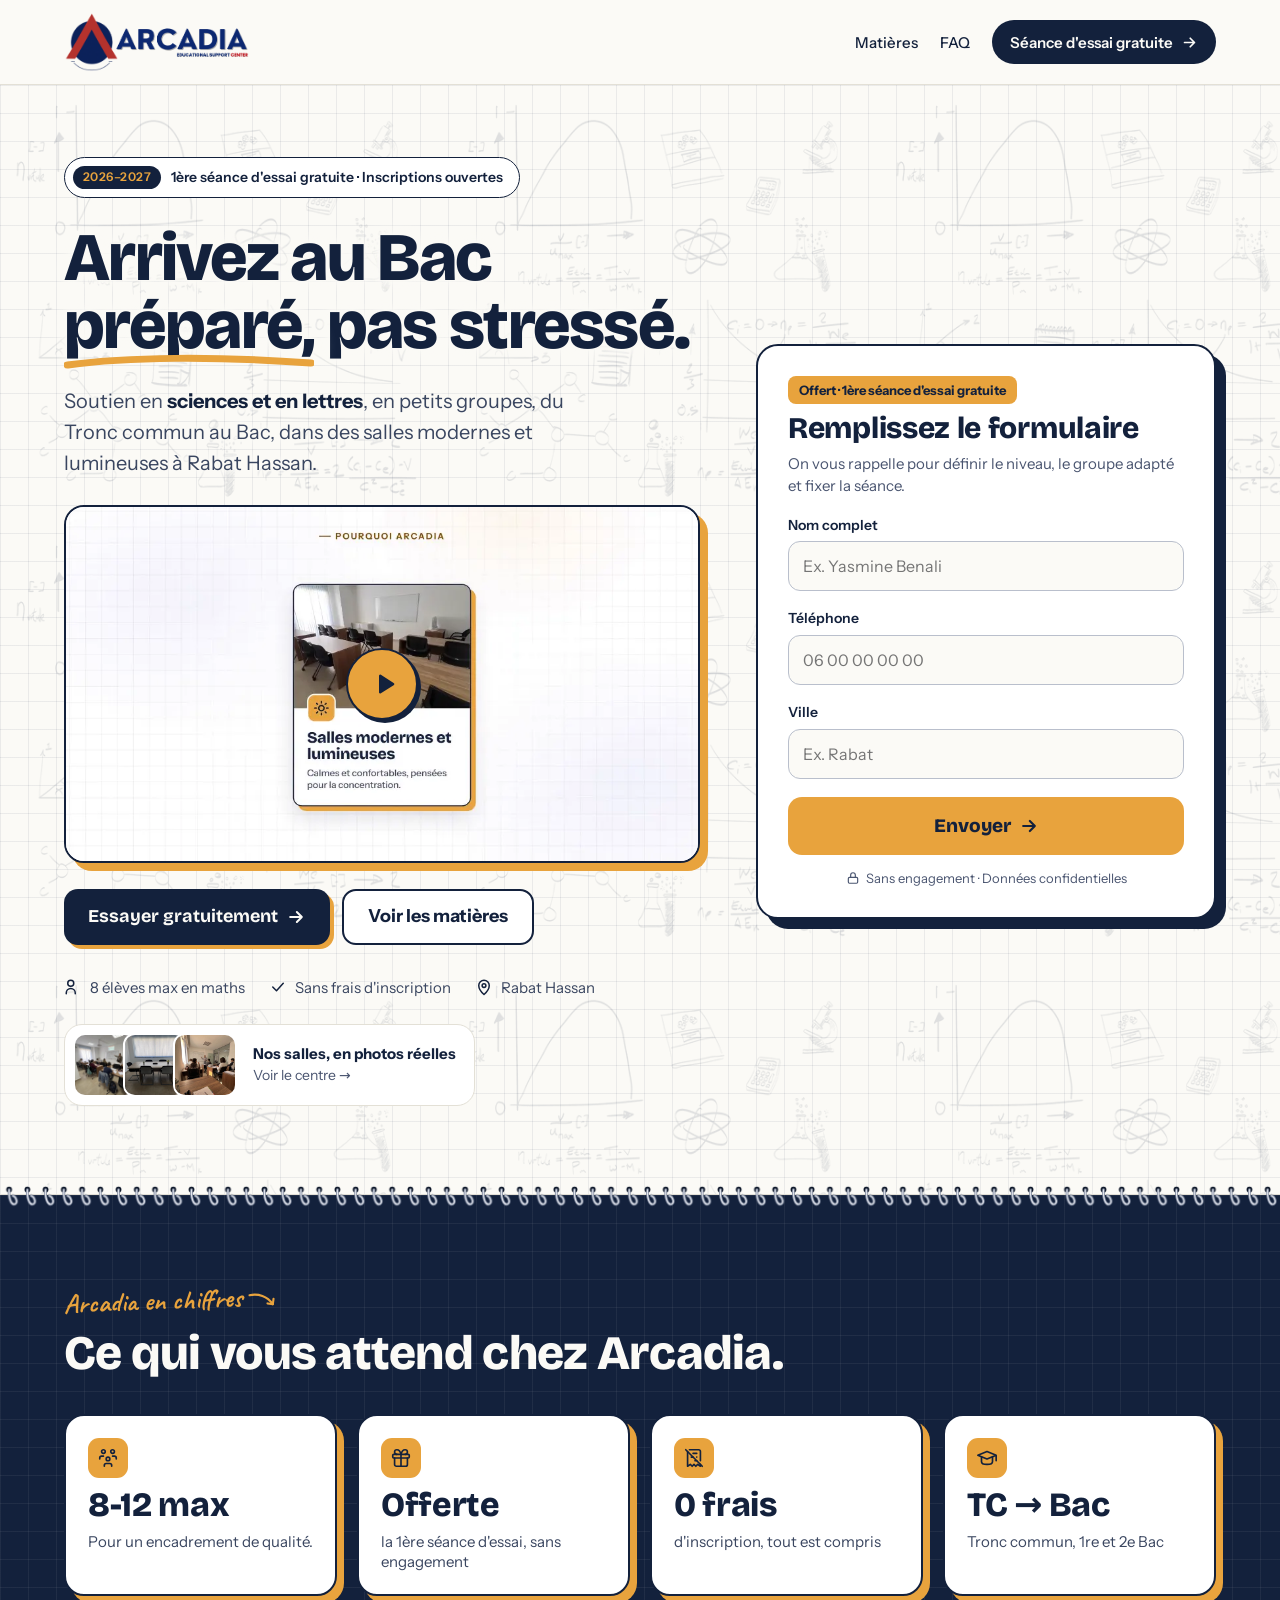
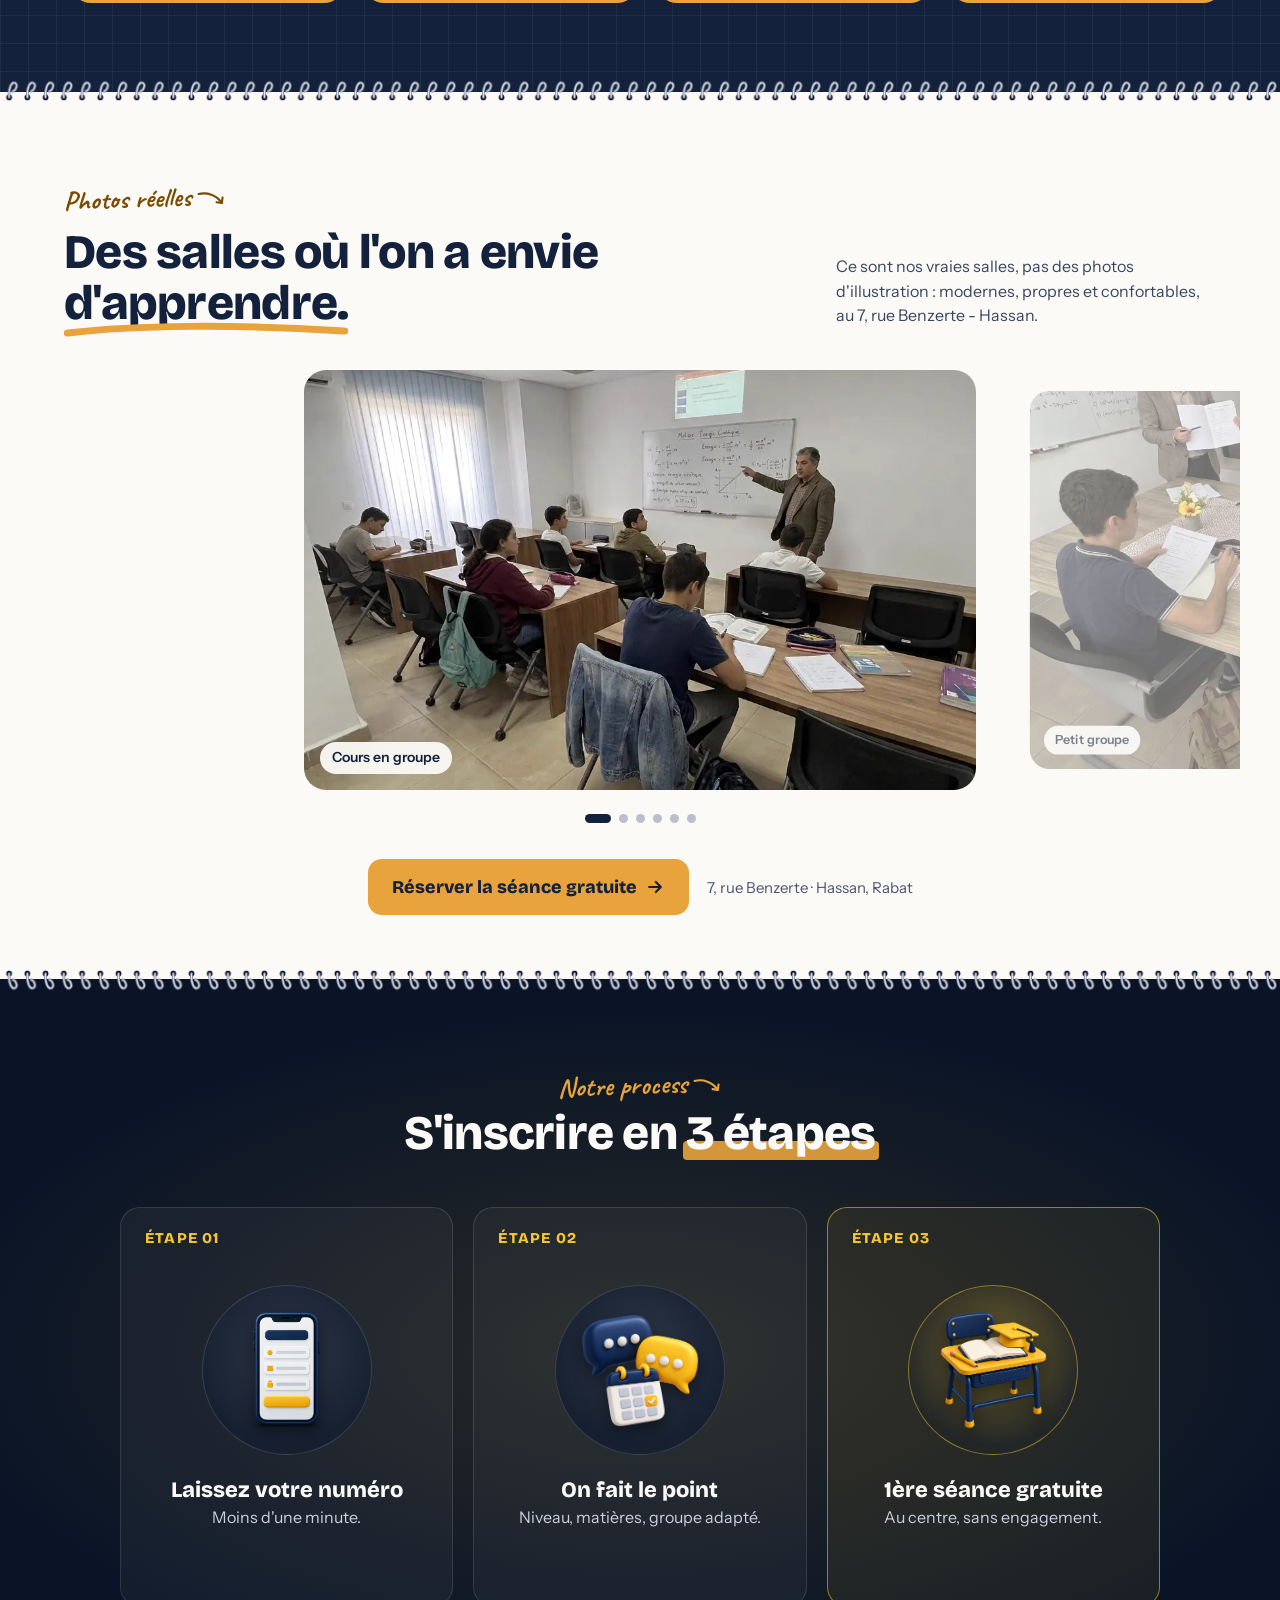
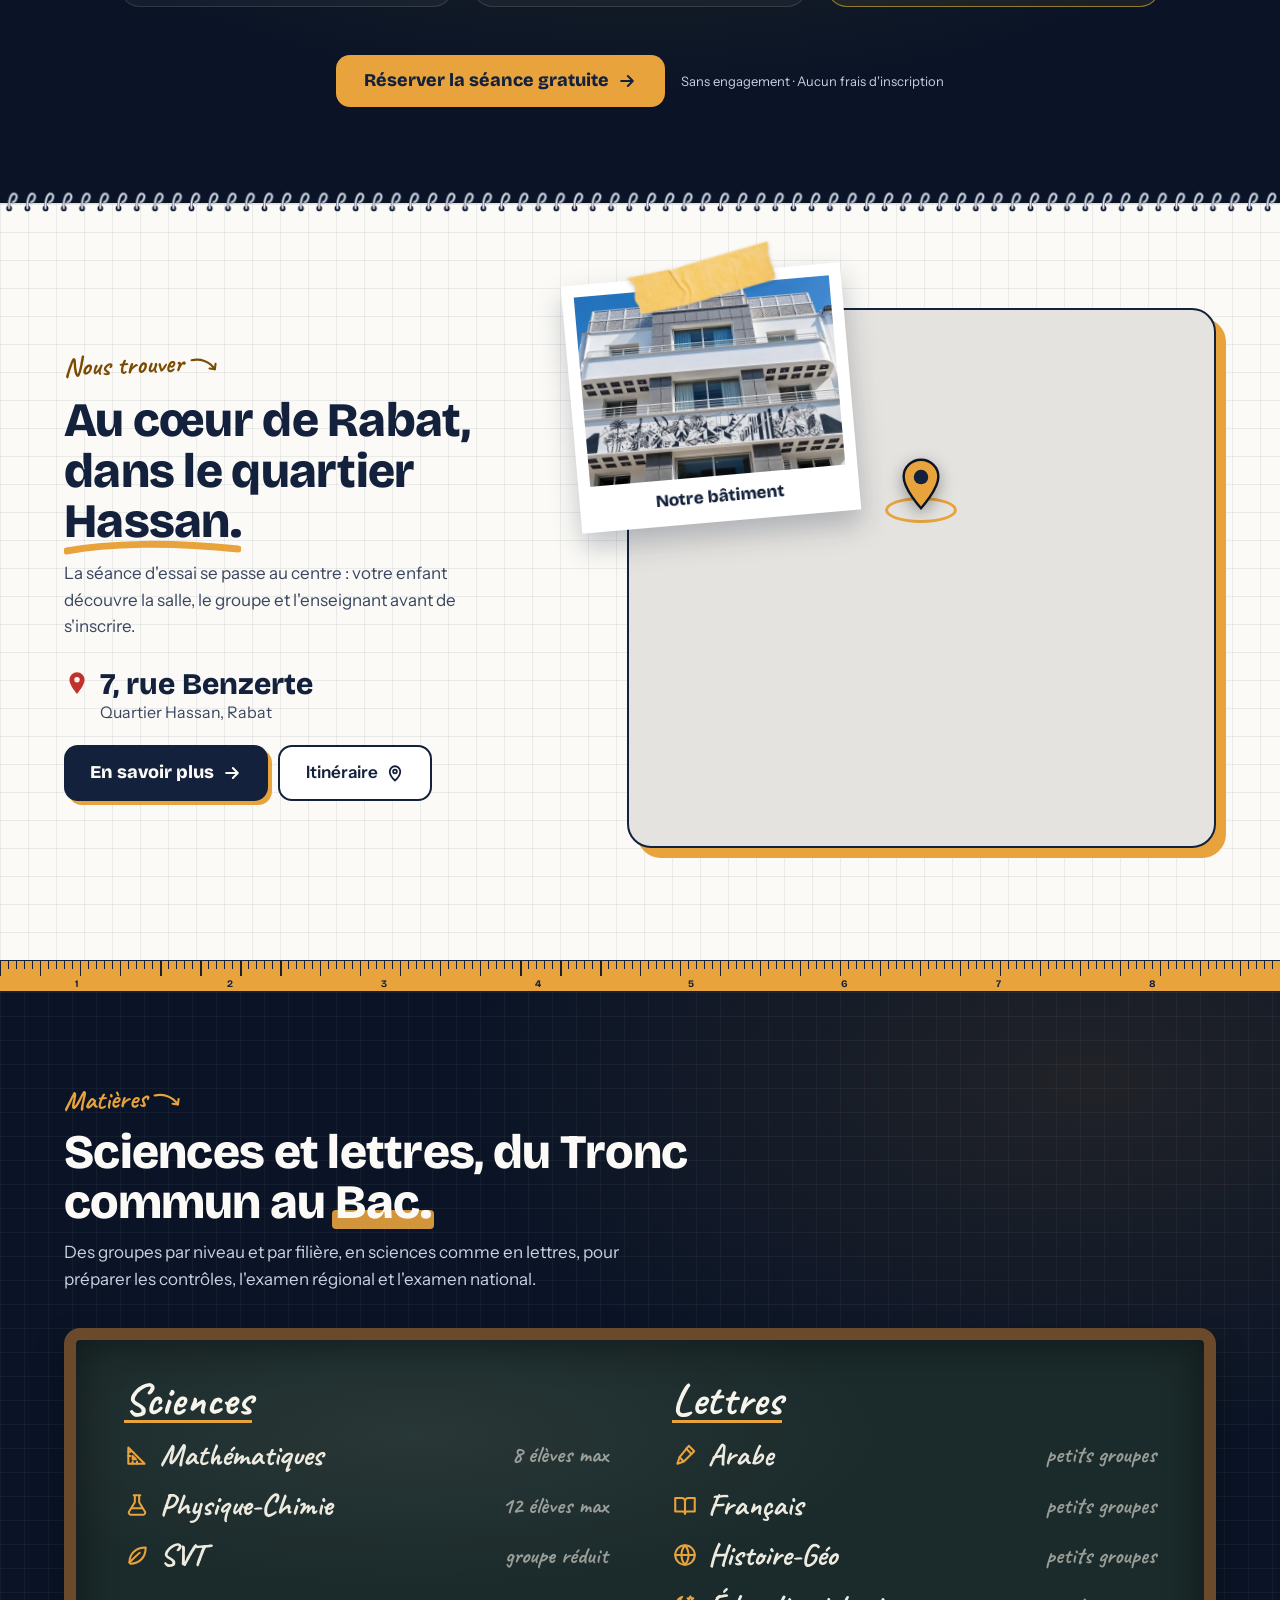
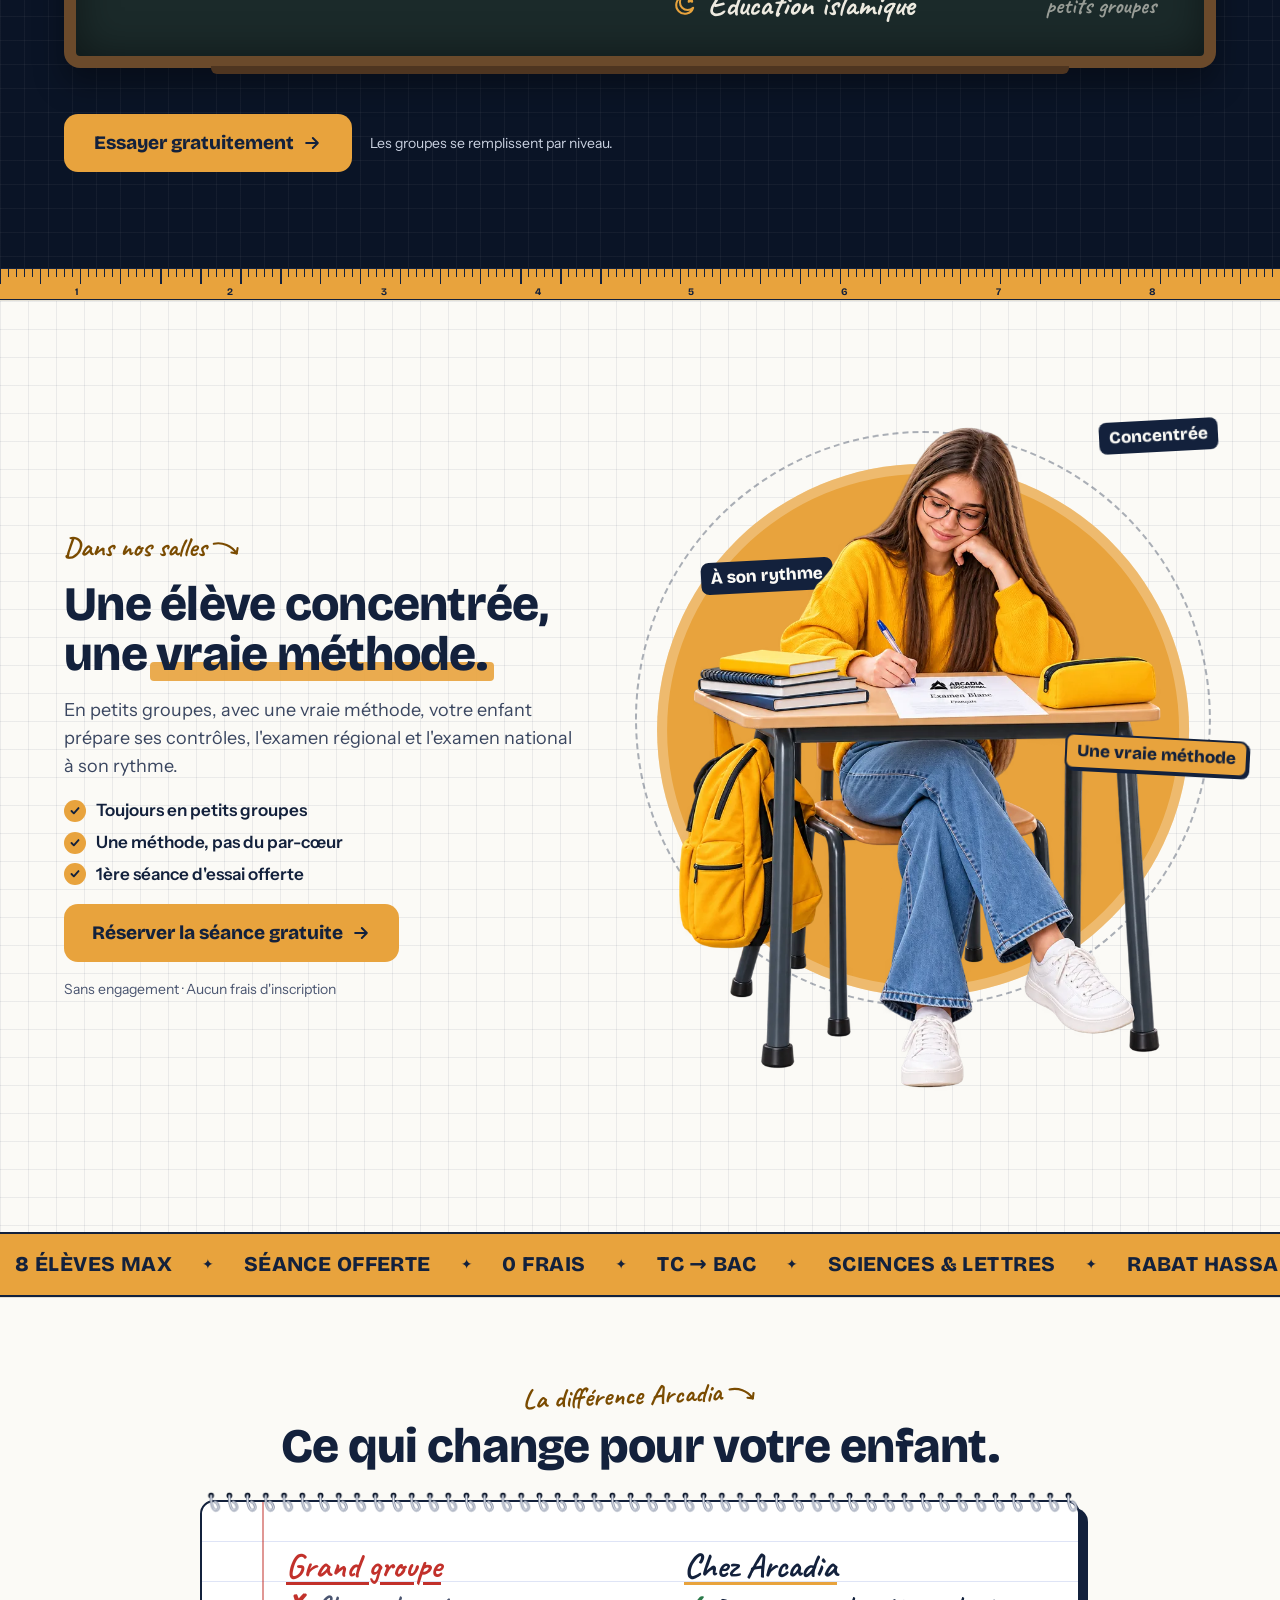
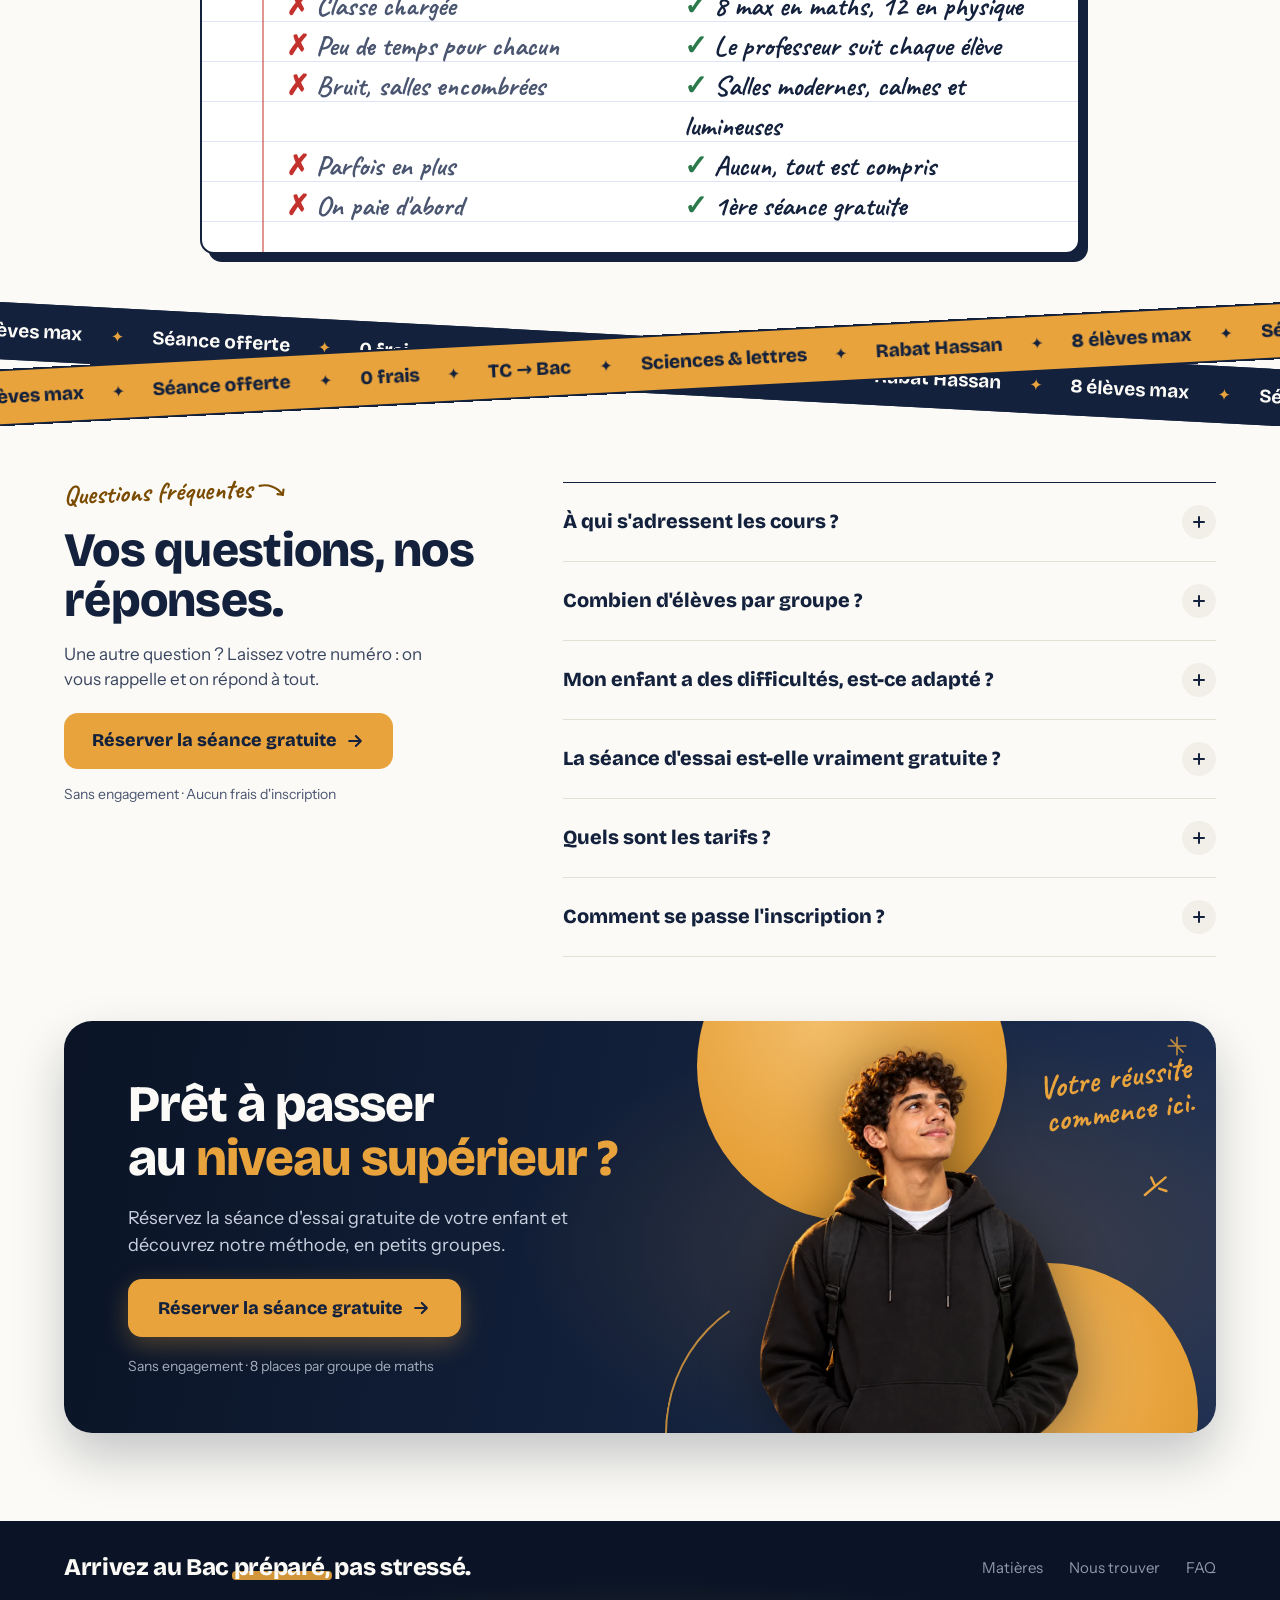
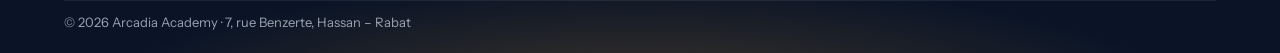
==== index.html @ af4599b1 "Arcadia Academy landing pages (V1–V4 + merci), Coolify-ready - Static pages served by nginx (Dockerf" ====
<!DOCTYPE html>
<html lang="fr" data-version="v1">
<head>
<meta charset="utf-8">
<meta name="viewport" content="width=device-width, initial-scale=1, viewport-fit=cover">
<title>1ère séance d'essai gratuite – Arcadia Academy, soutien scolaire à Rabat Hassan</title>
<meta name="description" content="Maths, Physique-Chimie et SVT en petits groupes (8 élèves max en maths) dans des salles modernes à Rabat Hassan. Tronc commun, 1ère et 2ème Bac, sciences et lettres. Sans frais d'inscription. 1ère séance d'essai gratuite.">
<meta name="theme-color" content="#13213C">
<meta property="og:type" content="website">
<meta property="og:locale" content="fr_MA">
<meta property="og:site_name" content="Arcadia Academy">
<meta property="og:title" content="Arrivez au Bac préparé, pas stressé – Arcadia Academy Rabat">
<meta property="og:description" content="Petits groupes (8 élèves max en maths, 12 en physique), salles modernes et lumineuses, sans frais d'inscription. 1ère séance d'essai gratuite.">
<link rel="icon" type="image/png" sizes="32x32" href="assets/img/favicon-32.png">
<link rel="icon" type="image/png" sizes="64x64" href="assets/img/favicon.png">
<link rel="apple-touch-icon" href="assets/img/apple-touch-icon.png">
<!-- Polices auto-hébergées (assets/fonts) : préchargées pour éviter le changement de police au premier affichage. -->
<link rel="preload" href="assets/fonts/bricolage-grotesque.woff2" as="font" type="font/woff2" crossorigin>
<link rel="preload" href="assets/fonts/instrument-sans.woff2" as="font" type="font/woff2" crossorigin>
<link rel="preconnect" href="https://connect.facebook.net">
<link rel="stylesheet" href="assets/styles.css?v=0d6e765c">
<script src="assets/config.js"></script>
<script src="assets/tracking.js?v=a8ee02d3"></script>
</head>
<body class="has-sticky">
<!-- Meta Pixel (sans JavaScript) — le pixel JS est chargé par assets/tracking.js -->
<noscript><img height="1" width="1" style="display:none" alt="" src="https://www.facebook.com/tr?id=1120152330417815&amp;ev=PageView&amp;noscript=1"></noscript>

<!-- TOP BAR -->
<header class="site-header">
  <div class="container">
    <a class="brand" href="#top" aria-label="Arcadia Academy – haut de page">
      <img class="brand-lockup" src="assets/img/logo-arcadia-esc.webp" alt="Arcadia – Educational Support Center" width="437" height="142" fetchpriority="high">
    </a>
    <nav class="site-nav" aria-label="Sections">
      <a class="nav-link" href="#matieres">Matières</a>
      <a class="nav-link" href="#faq">FAQ</a>
      <a class="nav-cta" href="#inscription">
        <span class="d-only">Séance d'essai gratuite</span><span class="m-only">Essai gratuit</span>
        <svg class="d-only" aria-hidden="true" width="17" height="17" viewBox="0 0 24 24" fill="none" stroke="currentColor" stroke-width="2.4" stroke-linecap="round" stroke-linejoin="round"><path d="M5 12h14M13 6l6 6-6 6"/></svg>
      </a>
    </nav>
  </div>
</header>

<main id="top">

<!-- HERO -->
<section class="hero grid-paper">

  <div class="container hero-inner">
    <div class="hero-copy">
      <span class="pill">
        <span class="pill-tag"><span class="d-only">2026–2027</span><span class="m-only">2026–27</span></span>
        <span>1ère séance d'essai gratuite<span class="d-only"> · Inscriptions ouvertes</span></span>
      </span>
      <h1>Arrivez au Bac <span class="underline">préparé,<svg aria-hidden="true" viewBox="0 0 200 16" preserveAspectRatio="none"><path d="M3 11 C 50 3, 120 2, 197 9" fill="none" stroke="#E8A33D" stroke-width="7" stroke-linecap="round"/></svg></span> <span class="nowrap">pas stressé.</span></h1>
      <p class="hero-lead"><span class="d-only">Soutien en <strong>sciences et en lettres</strong>, en petits groupes, du Tronc commun au Bac, dans des salles modernes et lumineuses à Rabat Hassan.</span><span class="m-only"><strong>Sciences et lettres</strong> en petits groupes, du Tronc commun au Bac, dans des salles modernes à Rabat Hassan.</span></p>

      <!-- VIDÉO DE PRÉSENTATION (VSL) — hébergée sur Wistia (média 93szc98pp0), suivi dans assets/video.js -->
      <!-- Aperçu léger : le lecteur Wistia ne se charge qu'après le chargement de la page ou au clic (assets/video.js). -->
      <div id="video" class="vsl-frame" data-wistia="93szc98pp0">
        <button type="button" class="vsl-facade" aria-label="Lire la vidéo de présentation">
          <img src="assets/img/video-poster.webp" alt="" width="960" height="540" fetchpriority="high" decoding="async">
          <span class="vsl-play" aria-hidden="true"><svg width="30" height="30" viewBox="0 0 24 24" fill="currentColor"><path d="M8 5.5v13a1 1 0 0 0 1.5.9l10.2-6.5a1 1 0 0 0 0-1.8L9.5 4.6A1 1 0 0 0 8 5.5z"/></svg></span>
        </button>
      </div>

      <div class="hero-ctas">
        <a class="btn btn-navy" href="#inscription">Essayer gratuitement
          <svg aria-hidden="true" width="20" height="20" viewBox="0 0 24 24" fill="none" stroke="currentColor" stroke-width="2.4" stroke-linecap="round" stroke-linejoin="round"><path d="M5 12h14M13 6l6 6-6 6"/></svg>
        </a>
        <a class="btn btn-outline" href="#matieres">Voir les matières</a>
      </div>

      <div class="hero-meta d-only">
        <span><svg aria-hidden="true" width="18" height="18" viewBox="0 0 24 24" fill="none" stroke="#13213C" stroke-width="2" stroke-linecap="round" stroke-linejoin="round"><circle cx="9" cy="7" r="4"/><path d="M3 21v-1a6 6 0 0 1 12 0v1"/></svg><span>8 élèves max en maths</span></span>
        <span><svg aria-hidden="true" width="18" height="18" viewBox="0 0 24 24" fill="none" stroke="#13213C" stroke-width="2" stroke-linecap="round" stroke-linejoin="round"><path d="m5 12 5 5 9-10"/></svg>Sans frais d'inscription</span>
        <span><svg aria-hidden="true" width="18" height="18" viewBox="0 0 24 24" fill="none" stroke="#13213C" stroke-width="2" stroke-linecap="round" stroke-linejoin="round"><path d="M12 22s-7-6.2-7-12a7 7 0 0 1 14 0c0 5.8-7 12-7 12z"/><circle cx="12" cy="10" r="2.5"/></svg>Rabat Hassan</span>
      </div>

      <a class="hero-photos d-only" href="#centre-title">
        <span class="hero-photos-row" aria-hidden="true">
          <img src="assets/img/cours-tableau.webp" alt="" width="1024" height="1024" loading="lazy" decoding="async">
          <img src="assets/img/salle-petit-groupe.webp" alt="" width="800" height="800" loading="lazy" decoding="async">
          <img src="assets/img/cours-classe.webp" alt="" width="800" height="800" loading="lazy" decoding="async">
        </span>
        <span class="hero-photos-copy"><strong>Nos salles, en photos réelles</strong><span>Voir le centre →</span></span>
      </a>
    </div>

    <!-- FORM CARD -->
    <div id="inscription" class="form-card">
      <form class="lead-form" data-lead-form="hero" novalidate>
        <!-- ÉTAPE 1 — envoi webhook statut "partiel" -->
        <div class="form-step" data-step="1">
          <div class="form-head">
            <span class="offer-tag">Offert · 1ère séance d'essai gratuite</span>
            <h2>Remplissez le formulaire</h2>
            <p class="d-only">On vous rappelle pour définir le niveau, le groupe adapté et fixer la séance.</p>
          </div>

          <div class="field">
            <label for="f-nom">Nom complet</label>
            <input id="f-nom" name="nom" type="text" autocomplete="name" placeholder="Ex. Yasmine Benali" required aria-describedby="f-nom-err">
            <span class="field-error" id="f-nom-err" role="alert"></span>
          </div>
          <div class="field">
            <label for="f-tel">Téléphone</label>
            <input id="f-tel" name="telephone" type="tel" inputmode="tel" autocomplete="tel" placeholder="06 00 00 00 00" required aria-describedby="f-tel-err">
            <span class="field-error" id="f-tel-err" role="alert"></span>
          </div>
          <div class="field">
            <label for="f-ville">Ville</label>
            <input id="f-ville" name="ville" type="text" autocomplete="address-level2" list="villes" placeholder="Ex. Rabat" required aria-describedby="f-ville-err">
            <datalist id="villes"><option value="Rabat"><option value="Salé"><option value="Témara"><option value="Skhirat"><option value="Kénitra"></datalist>
            <span class="field-error" id="f-ville-err" role="alert"></span>
          </div>

          <div class="hp" aria-hidden="true">
            <label for="f-website">Ne pas remplir</label>
            <input id="f-website" name="website" type="text" tabindex="-1" autocomplete="off">
          </div>
        </div>

        <!-- ÉTAPE 2 — envoi webhook statut "total" puis page merci.
             Niveau → Filière (liste dans assets/form.js, FILIERES) → Matières. -->
        <div class="form-step" data-step="2" hidden>
          <div class="form-head">
            <div class="form-progress" aria-hidden="true"><span></span></div>
            <span class="offer-tag">Dernière étape</span>
            <h2 class="step2-title" tabindex="-1">Presque fini, <span data-lead-prenom></span>&nbsp;!</h2>
            <p>Niveau, filière et matières : on vous propose le bon groupe.</p>
          </div>

          <fieldset class="field">
            <legend>Niveau</legend>
            <div class="options">
              <label><input type="radio" name="niveau" value="T.Commun"><span>T.Commun</span></label>
              <label><input type="radio" name="niveau" value="1 Bac"><span>1 Bac</span></label>
              <label><input type="radio" name="niveau" value="2 Bac"><span>2 Bac</span></label>
              <label><input type="radio" name="niveau" value="Autre"><span>Autre</span></label>
            </div>
            <span class="field-error" data-error-for="niveau" role="alert"></span>
          </fieldset>

          <fieldset class="field" data-filiere-field hidden>
            <legend>Filière</legend>
            <div class="options" data-filieres></div>
            <span class="field-error" data-error-for="filiere" role="alert"></span>
          </fieldset>

          <fieldset class="field" data-matieres-field hidden>
            <legend>Matières d'intérêt <span class="legend-hint">(plusieurs choix possibles)</span></legend>
            <div class="savings" aria-live="polite">
              <p class="savings-t">Réduction<b aria-hidden="true"></b><span data-savings-label>Choisissez :</span></p>
              <div class="savings-bar" aria-hidden="true"><i></i><i></i><i></i><i></i></div>
              <p class="savings-hint" data-savings-hint>Plus vous choisissez de matières, plus la réduction est grande.</p>
            </div>
            <span class="chips-group">Matières scientifiques</span>
            <div class="subject-list">
              <label class="subject-row"><input type="checkbox" name="matieres" value="Mathématiques" data-cat="sci"><span class="subject-ico" style="--c:#3557C9"><svg aria-hidden="true" focusable="false"xmlns="http://www.w3.org/2000/svg"width="20"height="20"viewBox="0 0 24 24"fill="none"stroke="currentColor"stroke-width="1.8"stroke-linecap="round"stroke-linejoin="round"><path stroke="none" d="M0 0h24v24H0z" fill="none"/><path d="M3 19a2 2 0 0 0 2 2c2 0 2 -4 3 -9s1 -9 3 -9a2 2 0 0 1 2 2" /><path d="M5 12h6" /><path d="M15 12l6 6" /><path d="M15 18l6 -6" /></svg></span><span class="subject-name">Mathématiques</span><span class="subject-box" aria-hidden="true"></span></label>
              <label class="subject-row"><input type="checkbox" name="matieres" value="Physique-chimie" data-cat="sci"><span class="subject-ico" style="--c:#C27612"><svg aria-hidden="true" focusable="false"xmlns="http://www.w3.org/2000/svg"width="20"height="20"viewBox="0 0 24 24"fill="none"stroke="currentColor"stroke-width="1.8"stroke-linecap="round"stroke-linejoin="round"><path stroke="none" d="M0 0h24v24H0z" fill="none"/><path d="M12 12v.01" /><path d="M19.071 4.929c-1.562 -1.562 -6 .337 -9.9 4.243c-3.905 3.905 -5.804 8.337 -4.242 9.9c1.562 1.561 6 -.338 9.9 -4.244c3.905 -3.905 5.804 -8.337 4.242 -9.9" /><path d="M4.929 4.929c-1.562 1.562 .337 6 4.243 9.9c3.905 3.905 8.337 5.804 9.9 4.242c1.561 -1.562 -.338 -6 -4.244 -9.9c-3.905 -3.905 -8.337 -5.804 -9.9 -4.242" /></svg></span><span class="subject-name">Physique-chimie</span><span class="subject-box" aria-hidden="true"></span></label>
              <label class="subject-row"><input type="checkbox" name="matieres" value="SVT" data-cat="sci"><span class="subject-ico" style="--c:#2C7A4B"><svg aria-hidden="true" focusable="false"xmlns="http://www.w3.org/2000/svg"width="20"height="20"viewBox="0 0 24 24"fill="none"stroke="currentColor"stroke-width="1.8"stroke-linecap="round"stroke-linejoin="round"><path stroke="none" d="M0 0h24v24H0z" fill="none"/><path d="M5 21h14" /><path d="M6 18h2" /><path d="M7 18v3" /><path d="M9 11l3 3l6 -6l-3 -3z" /><path d="M10.5 12.5l-1.5 1.5" /><path d="M17 3l3 3" /><path d="M12 21a6 6 0 0 0 3.715 -10.712" /></svg></span><span class="subject-name">SVT</span><span class="subject-box" aria-hidden="true"></span></label>
            </div>
            <span class="chips-group">Matières littéraires</span>
            <div class="subject-list">
              <label class="subject-row"><input type="checkbox" name="matieres" value="Arabe" data-cat="lit"><span class="subject-ico" style="--c:#8A4FB0"><svg aria-hidden="true" focusable="false"xmlns="http://www.w3.org/2000/svg"width="20"height="20"viewBox="0 0 24 24"fill="none"stroke="currentColor"stroke-width="1.8"stroke-linecap="round"stroke-linejoin="round"><path stroke="none" d="M0 0h24v24H0z" fill="none"/><path d="M3 19a9 9 0 0 1 9 0a9 9 0 0 1 9 0" /><path d="M3 6a9 9 0 0 1 9 0a9 9 0 0 1 9 0" /><path d="M3 6l0 13" /><path d="M12 6l0 13" /><path d="M21 6l0 13" /></svg></span><span class="subject-name">Arabe</span><span class="subject-box" aria-hidden="true"></span></label>
              <label class="subject-row"><input type="checkbox" name="matieres" value="Français" data-cat="lit"><span class="subject-ico" style="--c:#4E56C2"><svg aria-hidden="true" focusable="false"xmlns="http://www.w3.org/2000/svg"width="20"height="20"viewBox="0 0 24 24"fill="none"stroke="currentColor"stroke-width="1.8"stroke-linecap="round"stroke-linejoin="round"><path stroke="none" d="M0 0h24v24H0z" fill="none"/><path d="M6 10h2a2 2 0 0 1 2 2v5h-3a2 2 0 1 1 0 -4h3" /><path d="M14 7v10" /><path d="M14 10m0 2a2 2 0 0 1 2 -2h1a2 2 0 0 1 2 2v3a2 2 0 0 1 -2 2h-1a2 2 0 0 1 -2 -2z" /></svg></span><span class="subject-name">Français</span><span class="subject-box" aria-hidden="true"></span></label>
              <label class="subject-row"><input type="checkbox" name="matieres" value="Histoire-Géographie" data-cat="lit"><span class="subject-ico" style="--c:#B4532F"><svg aria-hidden="true" focusable="false"xmlns="http://www.w3.org/2000/svg"width="20"height="20"viewBox="0 0 24 24"fill="none"stroke="currentColor"stroke-width="1.8"stroke-linecap="round"stroke-linejoin="round"><path stroke="none" d="M0 0h24v24H0z" fill="none"/><path d="M3 12a9 9 0 1 0 18 0a9 9 0 0 0 -18 0" /><path d="M3.6 9h16.8" /><path d="M3.6 15h16.8" /><path d="M11.5 3a17 17 0 0 0 0 18" /><path d="M12.5 3a17 17 0 0 1 0 18" /></svg></span><span class="subject-name">Histoire-Géographie</span><span class="subject-box" aria-hidden="true"></span></label>
              <label class="subject-row"><input type="checkbox" name="matieres" value="Éducation islamique" data-cat="lit"><span class="subject-ico" style="--c:#1F7A70"><svg aria-hidden="true" focusable="false"xmlns="http://www.w3.org/2000/svg"width="20"height="20"viewBox="0 0 24 24"fill="none"stroke="currentColor"stroke-width="1.8"stroke-linecap="round"stroke-linejoin="round"><path stroke="none" d="M0 0h24v24H0z" fill="none"/><path d="M3 21h7v-2a2 2 0 1 1 4 0v2h7" /><path d="M4 21v-10" /><path d="M20 21v-10" /><path d="M4 16h3v-3h10v3h3" /><path d="M17 13a5 5 0 0 0 -10 0" /><path d="M21 10.5c0 -.329 -.077 -.653 -.224 -.947l-.776 -1.553l-.776 1.553a2.118 2.118 0 0 0 -.224 .947a.5 .5 0 0 0 .5 .5h1a.5 .5 0 0 0 .5 -.5z" /><path d="M5 10.5c0 -.329 -.077 -.653 -.224 -.947l-.776 -1.553l-.776 1.553a2.118 2.118 0 0 0 -.224 .947a.5 .5 0 0 0 .5 .5h1a.5 .5 0 0 0 .5 -.5z" /><path d="M12 2a2 2 0 1 0 2 2" /><path d="M12 6v2" /></svg></span><span class="subject-name">Éducation islamique</span><span class="subject-box" aria-hidden="true"></span></label>
            </div>
            <span class="field-error" data-error-for="matieres" role="alert"></span>
          </fieldset>
        </div>

        <div class="form-alert" role="alert" hidden>
          <p class="form-alert-msg"></p>
        </div>

        <button type="submit" class="btn btn-accent form-submit"><span class="form-submit-label">Envoyer</span>
          <svg class="arrow" aria-hidden="true" width="20" height="20" viewBox="0 0 24 24" fill="none" stroke="currentColor" stroke-width="2.6" stroke-linecap="round" stroke-linejoin="round"><path d="M5 12h14M13 6l6 6-6 6"/></svg>
          <span class="spinner" aria-hidden="true"></span>
        </button>
        <p class="form-note"><svg aria-hidden="true" width="14" height="14" viewBox="0 0 24 24" fill="none" stroke="currentColor" stroke-width="2" stroke-linecap="round" stroke-linejoin="round"><rect x="4" y="11" width="16" height="10" rx="2"/><path d="M8 11V7a4 4 0 0 1 8 0v4"/></svg>Sans engagement · Données confidentielles</p>
        <button type="button" class="form-back" hidden>← Modifier mes informations</button>
      </form>
    </div>
  </div>
</section>

<!-- SÉPARATEUR — reliure de cahier à spirale, à cheval entre le hero et les chiffres -->
<div class="spiral-sep" aria-hidden="true">
  <svg viewBox="0 0 1440 28" preserveAspectRatio="xMinYMid slice" focusable="false">
    <defs>
      <pattern id="spiral-ring" width="48" height="72" patternUnits="userSpaceOnUse" patternTransform="scale(.38)">
        <circle cx="24" cy="20" r="7.5" fill="#0A1426"/>
        <path d="M24 20 C 22 44, 30 62, 40 58 C 47 55, 44 40, 34 36" fill="none" stroke="#7D879C" stroke-width="7" stroke-linecap="round"/>
        <path d="M24 20 C 22 44, 30 62, 40 58 C 47 55, 44 40, 34 36" fill="none" stroke="#E3E6EE" stroke-width="2.6" stroke-linecap="round"/>
      </pattern>
    </defs>
    <rect width="1440" height="28" fill="url(#spiral-ring)"/>
  </svg>
</div>

<!-- CHIFFRES — cartes sur fond sombre, juste après le formulaire -->
<section class="stat-cards grid-dark" aria-labelledby="resume-title">
  <div class="container">
    <div class="section-head">
      <span class="eyebrow">Arcadia en chiffres</span>
      <h2 id="resume-title" class="section-title">Ce qui vous attend chez Arcadia.</h2>
    </div>
    <div class="stat-cards-grid">
      <div class="stat-card"><span class="stat-card-ico"><svg aria-hidden="true" focusable="false"xmlns="http://www.w3.org/2000/svg"width="22"height="22"viewBox="0 0 24 24"fill="none"stroke="currentColor"stroke-width="1.8"stroke-linecap="round"stroke-linejoin="round"><path stroke="none" d="M0 0h24v24H0z" fill="none"/><path d="M10 13a2 2 0 1 0 4 0a2 2 0 0 0 -4 0" /><path d="M8 21v-1a2 2 0 0 1 2 -2h4a2 2 0 0 1 2 2v1" /><path d="M15 5a2 2 0 1 0 4 0a2 2 0 0 0 -4 0" /><path d="M17 10h2a2 2 0 0 1 2 2v1" /><path d="M5 5a2 2 0 1 0 4 0a2 2 0 0 0 -4 0" /><path d="M3 13v-1a2 2 0 0 1 2 -2h2" /></svg></span><strong>8-12 max</strong><small>Pour un encadrement de qualité.</small></div>
      <div class="stat-card"><span class="stat-card-ico"><svg aria-hidden="true" focusable="false"xmlns="http://www.w3.org/2000/svg"width="22"height="22"viewBox="0 0 24 24"fill="none"stroke="currentColor"stroke-width="1.8"stroke-linecap="round"stroke-linejoin="round"><path stroke="none" d="M0 0h24v24H0z" fill="none"/><path d="M3 8m0 1a1 1 0 0 1 1 -1h16a1 1 0 0 1 1 1v2a1 1 0 0 1 -1 1h-16a1 1 0 0 1 -1 -1z" /><path d="M12 8l0 13" /><path d="M19 12v7a2 2 0 0 1 -2 2h-10a2 2 0 0 1 -2 -2v-7" /><path d="M7.5 8a2.5 2.5 0 0 1 0 -5a4.8 8 0 0 1 4.5 5a4.8 8 0 0 1 4.5 -5a2.5 2.5 0 0 1 0 5" /></svg></span><strong>Offerte</strong><small>la 1ère séance d'essai, sans engagement</small></div>
      <div class="stat-card"><span class="stat-card-ico"><svg aria-hidden="true" focusable="false"xmlns="http://www.w3.org/2000/svg"width="22"height="22"viewBox="0 0 24 24"fill="none"stroke="currentColor"stroke-width="1.8"stroke-linecap="round"stroke-linejoin="round"><path stroke="none" d="M0 0h24v24H0z" fill="none"/><path d="M5 21v-16m2 -2h10a2 2 0 0 1 2 2v10m0 4.01v1.99l-3 -2l-2 2l-2 -2l-2 2l-2 -2l-3 2" /><path d="M11 7l4 0" /><path d="M9 11l2 0" /><path d="M13 15l2 0" /><path d="M15 11l0 .01" /><path d="M3 3l18 18" /></svg></span><strong>0 frais</strong><small>d'inscription, tout est compris</small></div>
      <div class="stat-card"><span class="stat-card-ico"><svg aria-hidden="true" focusable="false"xmlns="http://www.w3.org/2000/svg"width="22"height="22"viewBox="0 0 24 24"fill="none"stroke="currentColor"stroke-width="1.8"stroke-linecap="round"stroke-linejoin="round"><path stroke="none" d="M0 0h24v24H0z" fill="none"/><path d="M22 9l-10 -4l-10 4l10 4l10 -4v6" /><path d="M6 10.6v5.4a6 3 0 0 0 12 0v-5.4" /></svg></span><strong>TC → Bac</strong><small>Tronc commun, 1re et 2e Bac</small></div>
    </div>
  </div>
</section>

<!-- SÉPARATEUR — même reliure, inversée (trous dans le papier en dessous, spirales vers le haut) -->
<div class="spiral-sep spiral-sep--up" aria-hidden="true">
  <svg viewBox="0 0 1440 28" preserveAspectRatio="xMinYMid slice" focusable="false"><rect width="1440" height="28" fill="url(#spiral-ring)"/></svg>
</div>

<!-- LE CENTRE — gallery -->
<section class="container gallery-section" aria-labelledby="centre-title">
  <div class="section-head subjects-head">
    <div class="section-head">
      <span class="eyebrow">Photos réelles</span>
      <h2 id="centre-title" class="section-title">Des salles où l'on a envie <span class="underline">d'apprendre.<svg aria-hidden="true" viewBox="0 0 200 16" preserveAspectRatio="none"><path d="M3 11 C 50 3, 120 2, 197 9" fill="none" stroke="#E8A33D" stroke-width="7" stroke-linecap="round"/></svg></span></h2>
    </div>
    <p class="subjects-intro">Ce sont nos vraies salles, pas des photos d'illustration : modernes, propres et confortables, au 7, rue Benzerte - Hassan.</p>
  </div>
  <!-- Carrousel centré (design 4) -->
  <div class="peek" data-peek>
    <div class="peek-track">
      <figure class="peek-slide"><img src="assets/img/cours-tableau.webp" alt="Cours au tableau devant un groupe d'élèves, avec vidéoprojecteur" width="1024" height="1024" loading="lazy" decoding="async"><figcaption>Cours en groupe</figcaption></figure>
      <figure class="peek-slide"><img src="assets/img/cours-petit-groupe.webp" alt="Un enseignant explique un exercice à un petit groupe de lycéens autour d'une table" width="1024" height="1024" loading="lazy" decoding="async"><figcaption>Petit groupe</figcaption></figure>
      <figure class="peek-slide"><img src="assets/img/cours-classe.webp" alt="Élèves attentifs pendant une explication au tableau" width="800" height="800" loading="lazy" decoding="async"><figcaption>Explications au tableau</figcaption></figure>
      <figure class="peek-slide"><img src="assets/img/salle-petit-groupe.webp" alt="Salle de petit groupe avec grande table et tableau blanc" width="800" height="800" loading="lazy" decoding="async"><figcaption>Salle petit groupe</figcaption></figure>
      <figure class="peek-slide"><img src="assets/img/salle-de-classe.webp" alt="Salle de classe équipée de bureaux individuels et d'un tableau blanc" width="800" height="800" loading="lazy" decoding="async"><figcaption>Salle de classe</figcaption></figure>
      <figure class="peek-slide"><img src="assets/img/centre-espace.webp" alt="Vue sur les espaces du centre depuis une salle de travail" width="800" height="800" loading="lazy" decoding="async"><figcaption>Nos espaces</figcaption></figure>
    </div>
    <div class="peek-dots"></div>
  </div>

  <div class="inline-cta">
    <a class="btn btn-accent" href="#inscription" data-cta="centre">Réserver la séance gratuite
      <svg aria-hidden="true" width="20" height="20" viewBox="0 0 24 24" fill="none" stroke="currentColor" stroke-width="2.6" stroke-linecap="round" stroke-linejoin="round"><path d="M5 12h14M13 6l6 6-6 6"/></svg>
    </a>
    <span>7, rue Benzerte · Hassan, Rabat</span>
  </div>
</section>

<!-- SÉPARATEUR — reliure à spirale, entre les photos et « Notre process » -->
<div class="spiral-sep" aria-hidden="true">
  <svg viewBox="0 0 1440 28" preserveAspectRatio="xMinYMid slice" focusable="false"><rect width="1440" height="28" fill="url(#spiral-ring)"/></svg>
</div>

<!-- NOTRE PROCESS — 3 étapes, illustrations 3D sur fond nuit, 3 colonnes même sur téléphone -->
<section class="process" aria-labelledby="process-title">
  <div class="container process-in">
    <div class="process-head">
      <span class="eyebrow">Notre process</span>
      <h2 id="process-title" class="section-title">S'inscrire en <span class="process-mark">3 étapes</span></h2>
    </div>
    <ol class="process-steps">
      <li class="process-step"><span class="process-n" aria-hidden="true">ÉTAPE 01</span><span class="process-ico"><img src="assets/img/step-formulaire.webp" alt="" width="520" height="520" loading="lazy" decoding="async"></span><div><h3 class="process-t">Laissez votre numéro</h3><p class="process-p">Moins d'une minute.</p></div></li>
      <li class="process-step"><span class="process-n" aria-hidden="true">ÉTAPE 02</span><span class="process-ico"><img src="assets/img/step-appel.webp" alt="" width="520" height="520" loading="lazy" decoding="async"></span><div><h3 class="process-t">On fait le point</h3><p class="process-p">Niveau, matières, groupe adapté.</p></div></li>
      <li class="process-step process-step--gold"><span class="process-n" aria-hidden="true">ÉTAPE 03</span><span class="process-ico"><img src="assets/img/step-seance.webp" alt="" width="520" height="520" loading="lazy" decoding="async"></span><div><h3 class="process-t">1ère séance gratuite</h3><p class="process-p">Au centre, sans engagement.</p></div></li>
    </ol>
    <div class="process-cta">
      <a class="btn btn-accent" href="#inscription" data-cta="process">Réserver la séance gratuite
        <svg aria-hidden="true" width="20" height="20" viewBox="0 0 24 24" fill="none" stroke="currentColor" stroke-width="2.4" stroke-linecap="round" stroke-linejoin="round"><path d="M5 12h14M13 6l6 6-6 6"/></svg>
      </a>
      <small>Sans engagement · Aucun frais d'inscription</small>
    </div>
  </div>
</section>

<!-- SÉPARATEUR — reliure à spirale inversée, entre « Notre process » et « Nous trouver » -->
<div class="spiral-sep spiral-sep--up" aria-hidden="true">
  <svg viewBox="0 0 1440 28" preserveAspectRatio="xMinYMid slice" focusable="false"><rect width="1440" height="28" fill="url(#spiral-ring)"/></svg>
</div>

<!-- NOUS TROUVER — carte (non cliquable) + photo du bâtiment en polaroid scotché, après le carrousel -->
<section id="adresse" class="find grid-paper" aria-labelledby="find-title">
  <div class="container find-inner">
    <div class="find-head">
      <span class="eyebrow">Nous trouver</span>
      <h2 id="find-title" class="section-title">Au cœur de Rabat, dans le quartier <span class="underline">Hassan.<svg aria-hidden="true" viewBox="0 0 200 16" preserveAspectRatio="none"><path d="M3 11 C 50 3, 120 2, 197 9" fill="none" stroke="#E8A33D" stroke-width="7" stroke-linecap="round"/></svg></span></h2>
      <p class="find-intro">La séance d'essai se passe au centre : votre enfant découvre la salle, le groupe et l'enseignant avant de s'inscrire.</p>
    </div>

    <div class="find-visual">
      <figure class="find-pola">
        <span class="find-tape" aria-hidden="true"></span>
        <img src="assets/img/facade-arcadia-800.webp" alt="Le bâtiment d'Arcadia Academy, 7 rue Benzerte à Rabat Hassan" width="800" height="470" loading="lazy" decoding="async">
        <figcaption>Notre bâtiment</figcaption>
      </figure>
      <div class="find-map">
        <iframe title="Carte : Arcadia Academy, 7 rue Benzerte, Hassan, Rabat" src="https://maps.google.com/maps?q=7%20Rue%20Benzerte%2C%20Hassan%2C%20Rabat%2C%20Maroc&amp;z=16&amp;output=embed" loading="lazy" referrerpolicy="no-referrer-when-downgrade" tabindex="-1" aria-hidden="true"></iframe>
        <span class="find-ring" aria-hidden="true"></span>
        <svg class="find-pin" viewBox="0 0 24 30" aria-hidden="true"><path d="M12 1C6.5 1 2 5.3 2 10.8 2 18 12 29 12 29s10-11 10-18.2C22 5.3 17.5 1 12 1z" fill="#E8A33D" stroke="#0A1426" stroke-width="1.4"/><circle cx="12" cy="11" r="4.2" fill="#13213C"/></svg>
      </div>
    </div>

    <div class="find-info">
      <p class="find-addr">
        <svg aria-hidden="true" width="26" height="26" viewBox="0 0 24 24" fill="#C2312B"><path d="M12 2a7 7 0 0 0-7 7c0 5.2 7 13 7 13s7-7.8 7-13a7 7 0 0 0-7-7zm0 9.5A2.5 2.5 0 1 1 12 6.5a2.5 2.5 0 0 1 0 5z"/></svg>
        <span><strong>7, rue Benzerte</strong>Quartier Hassan, Rabat</span>
      </p>
      <div class="find-btns">
        <a class="btn btn-navy" href="#inscription" data-cta="adresse">En savoir plus
          <svg aria-hidden="true" width="20" height="20" viewBox="0 0 24 24" fill="none" stroke="currentColor" stroke-width="2.4" stroke-linecap="round" stroke-linejoin="round"><path d="M5 12h14M13 6l6 6-6 6"/></svg>
        </a>
        <a class="btn btn-outline" href="#inscription" data-cta="itineraire">Itinéraire
          <svg aria-hidden="true" width="18" height="18" viewBox="0 0 24 24" fill="none" stroke="currentColor" stroke-width="2.4" stroke-linecap="round" stroke-linejoin="round"><path d="M12 22s-7-6.2-7-12a7 7 0 0 1 14 0c0 5.8-7 12-7 12z"/><circle cx="12" cy="10" r="2.5"/></svg>
        </a>
      </div>
    </div>
  </div>
</section>

<!-- SÉPARATEUR — règle graduée (1 → 8, clin d'œil aux 8 élèves max), entre « Nous trouver » et « Matières » -->
<div class="ruler-sep" aria-hidden="true"><span style="left:6%">1</span><span style="left:18%">2</span><span style="left:30%">3</span><span style="left:42%">4</span><span style="left:54%">5</span><span style="left:66%">6</span><span style="left:78%">7</span><span style="left:90%">8</span></div>

<!-- MATIÈRES — fond nuit, les matières écrites à la craie sur un tableau noir (sciences à gauche, lettres à droite) -->
<section id="matieres" class="mat" aria-labelledby="mat-title">
  <div class="container mat-in">
    <div class="mat-head">
      <span class="eyebrow">Matières</span>
      <h2 id="mat-title" class="section-title">Sciences et lettres, du Tronc commun au <span class="mat-mark">Bac.</span></h2>
      <p class="mat-intro">Des groupes par niveau et par filière, en sciences comme en lettres, pour préparer les contrôles, l'examen régional et l'examen national.</p>
    </div>
    <div class="mat-board">
      <div class="mat-cols">
        <div>
          <h3>Sciences</h3>
          <ul><li><svg viewBox="0 0 24 24" fill="none" stroke="currentColor" stroke-width="1.9" stroke-linecap="round" stroke-linejoin="round" aria-hidden="true"><path d="M4 20V5l15 15H4z"/><path d="M8 16v-3l3 3H8z"/><path d="M4 9h2M4 13h2M8 20v-2M12 20v-2"/></svg><span>Mathématiques</span><small>8 élèves max</small></li><li><svg viewBox="0 0 24 24" fill="none" stroke="currentColor" stroke-width="1.9" stroke-linecap="round" stroke-linejoin="round" aria-hidden="true"><path d="M9 3h6M10 3v6.5L4.6 18.2A2 2 0 0 0 6.3 21h11.4a2 2 0 0 0 1.7-2.8L14 9.5V3"/><path d="M7.2 15h9.6"/></svg><span>Physique-Chimie</span><small>12 élèves max</small></li><li><svg viewBox="0 0 24 24" fill="none" stroke="currentColor" stroke-width="1.9" stroke-linecap="round" stroke-linejoin="round" aria-hidden="true"><path d="M5 19c0-8.3 5.8-14 15-14 0 9.2-5.7 15-14 15"/><path d="M5 19c3-3 6.5-6.5 9.5-9"/></svg><span>SVT</span><small>groupe réduit</small></li></ul>
        </div>
        <div>
          <h3>Lettres</h3>
          <ul><li><svg viewBox="0 0 24 24" fill="none" stroke="currentColor" stroke-width="1.9" stroke-linecap="round" stroke-linejoin="round" aria-hidden="true"><path d="M15.5 3.5 20.5 8.5 11 18l-6 2 2-6z"/><path d="m13 6 5 5"/><path d="M7 14l3 3"/></svg><span>Arabe</span><small>petits groupes</small></li><li><svg viewBox="0 0 24 24" fill="none" stroke="currentColor" stroke-width="1.9" stroke-linecap="round" stroke-linejoin="round" aria-hidden="true"><path d="M3 5.5h6a3 3 0 0 1 3 3V20a2 2 0 0 0-2-2H3z"/><path d="M21 5.5h-6a3 3 0 0 0-3 3V20a2 2 0 0 1 2-2h7z"/></svg><span>Français</span><small>petits groupes</small></li><li><svg viewBox="0 0 24 24" fill="none" stroke="currentColor" stroke-width="1.9" stroke-linecap="round" stroke-linejoin="round" aria-hidden="true"><circle cx="12" cy="12" r="9"/><path d="M3 12h18"/><path d="M12 3a14 14 0 0 1 0 18 14 14 0 0 1 0-18z"/></svg><span>Histoire-Géo</span><small>petits groupes</small></li><li><svg viewBox="0 0 24 24" fill="none" stroke="currentColor" stroke-width="1.9" stroke-linecap="round" stroke-linejoin="round" aria-hidden="true"><path d="M19.5 14.6A8 8 0 1 1 9.4 4.5a6.3 6.3 0 0 0 10.1 10.1z"/><path d="m17 4 .8 1.7 1.8.2-1.3 1.3.3 1.8-1.6-.9-1.6.9.3-1.8-1.3-1.3 1.8-.2z"/></svg><span>Éducation islamique</span><small>petits groupes</small></li></ul>
        </div>
      </div>
    </div>
    <div class="mat-cta">
      <a class="btn btn-accent" href="#inscription" data-cta="matieres">Essayer gratuitement
        <svg aria-hidden="true" width="20" height="20" viewBox="0 0 24 24" fill="none" stroke="currentColor" stroke-width="2.4" stroke-linecap="round" stroke-linejoin="round"><path d="M5 12h14M13 6l6 6-6 6"/></svg>
      </a>
      <small>Les groupes se remplissent par niveau.</small>
    </div>
  </div>
</section>

<!-- SÉPARATEUR — règle graduée, entre « Matières » et « Une élève concentrée » -->
<div class="ruler-sep" aria-hidden="true"><span style="left:6%">1</span><span style="left:18%">2</span><span style="left:30%">3</span><span style="left:42%">4</span><span style="left:54%">5</span><span style="left:66%">6</span><span style="left:78%">7</span><span style="left:90%">8</span></div>

<!-- L'ÉLÈVE — photo détourée sur disque ambre animé, étiquettes ; « À son rythme » passe derrière la photo (profondeur) -->
<section class="eleve grid-paper" aria-labelledby="eleve-title">
  <div class="container eleve-in">
    <div class="eleve-copy">
      <span class="eyebrow">Dans nos salles</span>
      <h2 id="eleve-title" class="section-title">Une élève concentrée, une <span class="eleve-mark">vraie méthode.</span></h2>
      <p class="eleve-text">En petits groupes, avec une vraie méthode, votre enfant prépare ses contrôles, l'examen régional et l'examen national à son rythme.</p>
      <ul class="eleve-list">
        <li>Toujours en petits groupes</li>
        <li>Une méthode, pas du par-cœur</li>
        <li>1ère séance d'essai offerte</li>
      </ul>
      <a class="btn btn-accent eleve-cta" href="#inscription" data-cta="eleve">Réserver la séance gratuite
        <svg aria-hidden="true" width="20" height="20" viewBox="0 0 24 24" fill="none" stroke="currentColor" stroke-width="2.4" stroke-linecap="round" stroke-linejoin="round"><path d="M5 12h14M13 6l6 6-6 6"/></svg>
      </a>
      <span class="eleve-note">Sans engagement · Aucun frais d'inscription</span>
    </div>
    <div class="eleve-stage">
      <img class="eleve-img" src="assets/img/etudiante-arcadia.webp" alt="Une élève Arcadia concentrée sur sa copie d'examen blanc" width="800" height="1200" loading="lazy" decoding="async">
      <span class="eleve-tag eleve-tag--1" aria-hidden="true">Concentrée</span>
      <span class="eleve-tag eleve-tag--2" aria-hidden="true">Une vraie méthode</span>
      <span class="eleve-tag eleve-tag--3" aria-hidden="true">À son rythme</span>
    </div>
  </div>
</section>

<!-- BANDEAU DÉFILANT — ruban ambre droit, texte navy en capitales -->
<section class="ribbon" aria-label="Arcadia en bref">
  <div class="mq-track"><div class="mq-run"><span>8 élèves max</span><i aria-hidden="true">✦</i><span>Séance offerte</span><i aria-hidden="true">✦</i><span>0 frais</span><i aria-hidden="true">✦</i><span>TC → Bac</span><i aria-hidden="true">✦</i><span>Sciences &amp; lettres</span><i aria-hidden="true">✦</i><span>Rabat Hassan</span><i aria-hidden="true">✦</i></div><div class="mq-run" aria-hidden="true"><span>8 élèves max</span><i aria-hidden="true">✦</i><span>Séance offerte</span><i aria-hidden="true">✦</i><span>0 frais</span><i aria-hidden="true">✦</i><span>TC → Bac</span><i aria-hidden="true">✦</i><span>Sciences &amp; lettres</span><i aria-hidden="true">✦</i><span>Rabat Hassan</span><i aria-hidden="true">✦</i></div></div>
</section>

<!-- COMPARATIF — page de cahier ✗ / ✓ (image sur téléphone, version HTML sur ordinateur) -->
<section class="cmp" aria-labelledby="compare-title">
  <div class="container cmp-in">
    <div class="cmp-head">
      <span class="eyebrow">La différence Arcadia</span>
      <h2 id="compare-title" class="section-title">Ce qui change pour votre enfant.</h2>
    </div>
    <img class="cmp-img" src="assets/img/comparatif-mobile.webp" alt="" width="760" height="1092" loading="lazy" decoding="async">
    <div class="cmp-page">
      <svg class="cmp-spiral" viewBox="0 0 1440 28" preserveAspectRatio="xMinYMid slice" aria-hidden="true" focusable="false"><rect width="1440" height="28" fill="url(#spiral-ring)"/></svg>
      <div class="cmp-cols">
        <h3 class="cmp-t">Grand groupe</h3><h3 class="cmp-u">Chez Arcadia</h3>
        <p class="cmp-t"><span class="sr-only">Élèves par groupe, grand groupe : </span>Classe chargée</p><p class="cmp-u"><span class="sr-only">chez Arcadia : </span>8 max en maths, 12 en physique</p>
        <p class="cmp-t"><span class="sr-only">Questions, grand groupe : </span>Peu de temps pour chacun</p><p class="cmp-u"><span class="sr-only">chez Arcadia : </span>Le professeur suit chaque élève</p>
        <p class="cmp-t"><span class="sr-only">Cadre, grand groupe : </span>Bruit, salles encombrées</p><p class="cmp-u"><span class="sr-only">chez Arcadia : </span>Salles modernes, calmes et lumineuses</p>
        <p class="cmp-t"><span class="sr-only">Frais d'inscription, grand groupe : </span>Parfois en plus</p><p class="cmp-u"><span class="sr-only">chez Arcadia : </span>Aucun, tout est compris</p>
        <p class="cmp-t"><span class="sr-only">Avant de s'engager, grand groupe : </span>On paie d'abord</p><p class="cmp-u"><span class="sr-only">chez Arcadia : </span>1ère séance gratuite</p>
      </div>
    </div>
  </div>
</section>

<!-- BANDEAU CROISÉ — deux rubans qui défilent en sens contraire (navy discret + ambre), après le comparatif -->
<div class="ribbons-x" aria-hidden="true">
  <div class="ribbons-x-a"><div class="mq-track mq-track--rev"><div class="mq-run"><span>8 élèves max</span><i aria-hidden="true">✦</i><span>Séance offerte</span><i aria-hidden="true">✦</i><span>0 frais</span><i aria-hidden="true">✦</i><span>TC → Bac</span><i aria-hidden="true">✦</i><span>Sciences &amp; lettres</span><i aria-hidden="true">✦</i><span>Rabat Hassan</span><i aria-hidden="true">✦</i></div><div class="mq-run" aria-hidden="true"><span>8 élèves max</span><i aria-hidden="true">✦</i><span>Séance offerte</span><i aria-hidden="true">✦</i><span>0 frais</span><i aria-hidden="true">✦</i><span>TC → Bac</span><i aria-hidden="true">✦</i><span>Sciences &amp; lettres</span><i aria-hidden="true">✦</i><span>Rabat Hassan</span><i aria-hidden="true">✦</i></div></div></div>
  <div class="ribbons-x-b"><div class="mq-track"><div class="mq-run"><span>8 élèves max</span><i aria-hidden="true">✦</i><span>Séance offerte</span><i aria-hidden="true">✦</i><span>0 frais</span><i aria-hidden="true">✦</i><span>TC → Bac</span><i aria-hidden="true">✦</i><span>Sciences &amp; lettres</span><i aria-hidden="true">✦</i><span>Rabat Hassan</span><i aria-hidden="true">✦</i></div><div class="mq-run" aria-hidden="true"><span>8 élèves max</span><i aria-hidden="true">✦</i><span>Séance offerte</span><i aria-hidden="true">✦</i><span>0 frais</span><i aria-hidden="true">✦</i><span>TC → Bac</span><i aria-hidden="true">✦</i><span>Sciences &amp; lettres</span><i aria-hidden="true">✦</i><span>Rabat Hassan</span><i aria-hidden="true">✦</i></div></div></div>
</div>

<!-- TÉMOIGNAGES — rendus depuis assets/config.js (testimonials). Section masquée tant que la liste est vide. -->
<section id="avis" class="container proof-section" aria-labelledby="avis-title" hidden>
  <div class="section-head">
    <span class="eyebrow">Ils nous ont fait confiance</span>
    <h2 id="avis-title" class="section-title">Ce que disent les parents et les élèves</h2>
  </div>
  <div class="proof-list"></div>
</section>

<!-- FAQ — 2 colonnes : titre + bouton à gauche (restent visibles en défilant), 6 questions à droite -->
<section id="faq" class="faq-section" aria-labelledby="faq-title">
  <div class="container faq-in">
    <div class="faq-side">
      <span class="eyebrow">Questions fréquentes</span>
      <h2 id="faq-title" class="section-title">Vos questions, nos réponses.</h2>
      <p class="faq-intro">Une autre question ? Laissez votre numéro : on vous rappelle et on répond à tout.</p>
      <a class="btn btn-accent faq-cta" href="#inscription" data-cta="faq">Réserver la séance gratuite
        <svg aria-hidden="true" width="20" height="20" viewBox="0 0 24 24" fill="none" stroke="currentColor" stroke-width="2.4" stroke-linecap="round" stroke-linejoin="round"><path d="M5 12h14M13 6l6 6-6 6"/></svg>
      </a>
      <small class="faq-note">Sans engagement · Aucun frais d'inscription</small>
    </div>
    <div class="faq-list">
      <details><summary>À qui s'adressent les cours ?<span class="faq-sign" aria-hidden="true"></span></summary><p>Aux lycéens du Tronc commun, de la 1ère et de la 2ème Bac qui veulent consolider leurs bases et préparer les contrôles et l'examen national. En sciences (maths, physique-chimie, SVT) comme en lettres (arabe, français, histoire-géographie, éducation islamique).</p></details>
      <details><summary>Combien d'élèves par groupe ?<span class="faq-sign" aria-hidden="true"></span></summary><p>8 élèves maximum en mathématiques et 12 en physique-chimie. Pour les matières littéraires, l'effectif dépend des groupes formés.</p></details>
      <details><summary>Mon enfant a des difficultés, est-ce adapté ?<span class="faq-sign" aria-hidden="true"></span></summary><p>Oui : les élèves sont répartis selon leur niveau, en petits groupes, pour que chacun puisse poser ses questions et avancer à son rythme. Lors de l'appel, nous faisons le point sur ses besoins.</p></details>
      <details><summary>La séance d'essai est-elle vraiment gratuite ?<span class="faq-sign" aria-hidden="true"></span></summary><p>Oui. La première séance est offerte et sans engagement : votre enfant découvre le groupe, l'enseignant et la méthode avant de s'inscrire.</p></details>
      <details><summary>Quels sont les tarifs ?<span class="faq-sign" aria-hidden="true"></span></summary><p>Ils dépendent du niveau, de la filière et du nombre de matières. Vous pouvez commencer par une seule matière, et plus vous en combinez, plus la réduction est importante. Aucun frais d'inscription, aucun frais caché : nous vous donnons le détail lors de notre appel.</p></details>
      <details><summary>Comment se passe l'inscription ?<span class="faq-sign" aria-hidden="true"></span></summary><p>Laissez votre numéro dans le formulaire. Nous vous rappelons pour faire le point sur le niveau, les matières et les objectifs, puis nous fixons une 1ère séance d'essai gratuite dans le groupe adapté. Vous décidez après la séance.</p></details>
    </div>
  </div>
</section>

<!-- FINAL CTA — bannière noire + or, élève détouré (classe final-cta gardée : form.js masque la barre mobile ici) -->
<section class="final-cta" aria-labelledby="final-title">
  <div class="container">
    <div class="cta-card">
      <div class="cta-copy">
        <h2 id="final-title">Prêt à passer<br>au <span>niveau supérieur ?</span></h2>
        <p>Réservez la séance d'essai gratuite de votre enfant et découvrez notre méthode, en petits groupes.</p>
        <a class="btn cta-btn" href="#inscription" data-cta="final">Réserver la séance gratuite
          <svg aria-hidden="true" width="20" height="20" viewBox="0 0 24 24" fill="none" stroke="currentColor" stroke-width="2.6" stroke-linecap="round" stroke-linejoin="round"><path d="M5 12h14M13 6l6 6-6 6"/></svg>
        </a>
        <span class="cta-note">Sans engagement · 8 places par groupe de maths</span>
      </div>
      <div class="cta-visual" aria-hidden="true">
        <span class="cta-blob cta-blob--1"></span>
        <span class="cta-blob cta-blob--2"></span>
        <span class="cta-ring"></span>
        <img class="cta-student" src="assets/img/eleve-cta.webp" alt="" width="800" height="960" loading="lazy" decoding="async">
        <p class="cta-hand">Votre réussite<br>commence ici.</p>
        <svg class="cta-doodle cta-doodle--1" viewBox="0 0 40 40"><path d="M6 30 L 32 8 M14 8 l 4 9 M24 22 l 9 3" fill="none" stroke="currentColor" stroke-width="3" stroke-linecap="round"/></svg>
        <svg class="cta-doodle cta-doodle--2" viewBox="0 0 40 40"><path d="M20 4 v 32 M4 20 h 32 M9 9 l 22 22" fill="none" stroke="currentColor" stroke-width="3" stroke-linecap="round"/></svg>
      </div>
    </div>
  </div>
</section>

</main>

<!-- FOOTER — halo ambre + slogan (la page merci garde son propre footer .site-footer) -->
<footer class="footer-halo">
  <div class="container footer-halo-in">
    <div class="footer-halo-top">
      <p class="footer-halo-slogan">Arrivez au Bac <span class="footer-halo-mark">préparé,</span> pas stressé.</p>
    <nav class="footer-halo-links" aria-label="Pied de page">
      <a href="#matieres">Matières</a>
      <a href="#adresse">Nous trouver</a>
      <a href="#faq">FAQ</a>
    </nav>
    </div>
    <p class="footer-halo-legal">© 2026 Arcadia Academy · 7, rue Benzerte, Hassan – Rabat</p>
  </div>
</footer>

<!-- MOBILE STICKY CTA -->
<nav class="sticky-cta" aria-label="Réservation rapide">
  <a class="btn btn-accent" href="#inscription">Séance d'essai gratuite
    <svg aria-hidden="true" width="18" height="18" viewBox="0 0 24 24" fill="none" stroke="currentColor" stroke-width="2.6" stroke-linecap="round" stroke-linejoin="round"><path d="M5 12h14M13 6l6 6-6 6"/></svg>
  </a></nav>

<script src="assets/testimonials.js?v=347a7732" defer></script>
<script src="assets/form.js?v=a0471a9f" defer></script>
<script src="assets/gallery.js?v=2532c10f" defer></script>
<script src="assets/video.js?v=3052c77f" defer></script>
<script src="assets/eleve.js?v=d3146d75" defer></script>
</body>
</html>
---- assets/styles.css ----
/* Arcadia Academy – landing page ads
   Mobile-first (design 390px) → desktop (design 1440px) at 860px. */

/* Polices auto-hébergées (sous-ensemble latin, polices variables) : pas de requête vers Google Fonts.
   Caveat : uniquement les lettres utilisées sur la page. */
@font-face { font-family: 'Bricolage Grotesque'; font-style: normal; font-weight: 200 800; font-display: swap; src: url("fonts/bricolage-grotesque.woff2") format('woff2'); unicode-range: U+0000-00FF, U+0131, U+0152-0153, U+02BB-02BC, U+02C6, U+02DA, U+02DC, U+0304, U+0308, U+0329, U+2000-206F, U+20AC, U+2122, U+2191, U+2193, U+2212, U+2215, U+FEFF, U+FFFD; }
@font-face { font-family: 'Instrument Sans'; font-style: normal; font-weight: 400 700; font-display: swap; src: url("fonts/instrument-sans.woff2") format('woff2'); unicode-range: U+0000-00FF, U+0131, U+0152-0153, U+02BB-02BC, U+02C6, U+02DA, U+02DC, U+0304, U+0308, U+0329, U+2000-206F, U+20AC, U+2122, U+2191, U+2193, U+2212, U+2215, U+FEFF, U+FFFD; }
@font-face { font-family: 'Caveat'; font-style: normal; font-weight: 700; font-display: swap; src: url("fonts/caveat-700.woff2") format('woff2'); unicode-range: U+20, U+27, U+2c-2e, U+31-32, U+38, U+41-49, U+4c-51, U+53-54, U+56, U+61-69, U+6c-76, U+78-7a, U+c0-c1, U+c7-c9, U+cc-cd, U+d2-d3, U+e0-e1, U+e7-e9, U+ec-ed, U+f2-f3, U+f9-fa, U+fd, U+2713, U+2717; }

:root {
  --navy: #13213C;
  --navy-deep: #0A1426;
  --navy-soft: #1E2F52;
  --paper: #FBFAF6;
  --sand: #F1EFE8;
  --line: #E3E0D6;
  --line-strong: #B9BFCC;
  --ink-2: #3A4660;
  --ink-3: #4A5570;
  --on-dark-2: #C9D1E0;
  --eyebrow: #7A4B00;
  --accent: #E8A33D;
  --maths: #3557C9;
  --svt: #2C7A4B;
  --error: #B42318;
  --display: 'Bricolage Grotesque', system-ui, sans-serif;
  --body: 'Instrument Sans', system-ui, sans-serif;
}

*, *::before, *::after { box-sizing: border-box; }
html { scroll-behavior: smooth; scroll-padding-top: 76px; -webkit-text-size-adjust: 100%; }
body { margin: 0; background: var(--paper); color: var(--navy); font-family: var(--body); line-height: 1.4; }
img, svg, iframe { display: block; max-width: 100%; }
a { color: var(--navy); }
a:hover { color: var(--navy-deep); }
input:focus, button:focus-visible, a:focus-visible, summary:focus-visible { outline: 3px solid var(--accent); outline-offset: 2px; }
h1, h2, h3 { margin: 0; font-family: var(--display); font-weight: 800; }
p { margin: 0; }
.nowrap { white-space: nowrap; }
.sr-only { position: absolute; width: 1px; height: 1px; padding: 0; margin: -1px; overflow: hidden; clip: rect(0 0 0 0); white-space: nowrap; border: 0; }

.container { max-width: 1200px; margin: 0 auto; padding-left: 16px; padding-right: 16px; }


.grid-paper { background-color: var(--paper); background-image: linear-gradient(rgba(19,33,60,.07) 1px, transparent 1px), linear-gradient(90deg, rgba(19,33,60,.07) 1px, transparent 1px); background-size: 24px 24px; }
.grid-dark { background-color: var(--navy); color: var(--paper); background-image: linear-gradient(rgba(251,250,246,.06) 1px, transparent 1px), linear-gradient(90deg, rgba(251,250,246,.06) 1px, transparent 1px); background-size: 24px 24px; }

/* Sur-titre : écrit à la main (Caveat) avec une petite flèche vers le titre */
.eyebrow { display: inline-flex; align-items: center; gap: 6px; width: fit-content; font-family: 'Caveat', cursive; font-size: 24px; font-weight: 700; line-height: 1; letter-spacing: 0; text-transform: none; color: var(--eyebrow); transform: rotate(-2deg); transform-origin: left center; }
.eyebrow::after { content: ""; flex: 0 0 auto; width: 30px; height: 18px; margin-top: 4px; background: currentColor; -webkit-mask: url("data:image/svg+xml,%3Csvg xmlns='http://www.w3.org/2000/svg' viewBox='0 0 34 20' fill='none' stroke='%23000' stroke-width='2.4' stroke-linecap='round' stroke-linejoin='round'%3E%3Cpath d='M2 4 C 12 2, 22 6, 28 15'/%3E%3Cpath d='M28 15 l -6 -1 M28 15 l 1 -6'/%3E%3C/svg%3E") center / contain no-repeat; mask: url("data:image/svg+xml,%3Csvg xmlns='http://www.w3.org/2000/svg' viewBox='0 0 34 20' fill='none' stroke='%23000' stroke-width='2.4' stroke-linecap='round' stroke-linejoin='round'%3E%3Cpath d='M2 4 C 12 2, 22 6, 28 15'/%3E%3Cpath d='M28 15 l -6 -1 M28 15 l 1 -6'/%3E%3C/svg%3E") center / contain no-repeat; }
.section-title { font-size: 31px; line-height: 1.05; letter-spacing: -.015em; }

/* ── Buttons ─────────────────────────────────────────── */
.btn { display: inline-flex; align-items: center; justify-content: center; gap: 8px; min-height: 56px; padding: 0 24px; border-radius: 14px; text-decoration: none; font-family: var(--display); font-weight: 800; font-size: 18px; border: 0; cursor: pointer; }
.btn-accent { background: var(--accent); color: var(--navy); }
.btn-accent:hover { color: var(--navy); filter: brightness(1.04); }
.btn-navy { background: var(--navy); color: var(--paper); box-shadow: 4px 4px 0 var(--accent); }
.btn-navy:hover { color: var(--paper); }
.btn-outline { background: #fff; color: var(--navy); border: 2px solid var(--navy); font-family: var(--body); font-weight: 600; font-size: 17px; }
.btn-outline-light { background: transparent; color: var(--paper); border: 2px solid var(--paper); font-family: var(--body); font-weight: 600; font-size: 18px; }
.btn-outline-light:hover { color: var(--paper); }

/* ── Header ──────────────────────────────────────────── */
.site-header { position: sticky; top: 0; z-index: 10; background: rgba(251,250,246,.95); -webkit-backdrop-filter: blur(8px); backdrop-filter: blur(8px); border-bottom: 1px solid var(--line); }
.site-header .container { display: flex; align-items: center; justify-content: space-between; gap: 12px; padding-top: 10px; padding-bottom: 10px; }
.brand { display: flex; align-items: center; gap: 10px; text-decoration: none; }
.brand-lockup { height: 48px; width: auto; display: block; }
.site-nav { display: flex; align-items: center; gap: 4px 22px; font-size: 15px; font-weight: 500; }
.site-nav a { text-decoration: none; padding: 10px 0; }
.site-nav .nav-link { display: none; }
.nav-cta { display: inline-flex !important; align-items: center; gap: 8px; min-height: 44px; padding: 0 16px !important; border-radius: 999px; background: var(--navy); color: var(--paper) !important; font-weight: 600; font-size: 14px; }

/* ── Hero ────────────────────────────────────────────── */
.hero { position: relative; overflow: hidden; border-bottom: 1px solid var(--line); }
/* Hand-drawn science doodles behind the hero (both pages). Opacity is set here. */
.hero::before, .thanks::before { content: ""; position: absolute; inset: 0; pointer-events: none; background: url("img/doodles.webp") repeat 0 0 / 300px 300px; opacity: .13; }
/* Paper-coloured halo around hero text: hides the doodles only where they cross the letters. */
.hero h1, .hero-lead, .hero-meta { text-shadow: 0 0 2px var(--paper), 0 0 4px var(--paper), 0 0 6px var(--paper), 0 0 10px var(--paper), 0 0 14px var(--paper); }
.hero h1 { text-shadow: 0 0 3px var(--paper), 0 0 6px var(--paper), 0 0 10px var(--paper), 0 0 16px var(--paper), 0 0 22px var(--paper); }
.hero-inner { position: relative; padding-top: 28px; padding-bottom: 36px; display: flex; flex-wrap: wrap; gap: 24px; align-items: center; }
.hero-copy { flex: 1 1 500px; min-width: 0; display: flex; flex-direction: column; gap: 18px; }
.pill { align-self: flex-start; display: inline-flex; align-items: center; gap: 8px; padding: 6px 12px 6px 6px; border-radius: 999px; background: #fff; border: 1.5px solid var(--navy); font-size: 13px; font-weight: 600; }
.pill-tag { padding: 2px 8px; border-radius: 999px; background: var(--navy); color: var(--accent); font-size: 11px; letter-spacing: .04em; }
.hero h1 { font-size: 40px; line-height: 1; letter-spacing: -.025em; }
.underline { position: relative; white-space: nowrap; display: inline-block; }
.underline svg { position: absolute; left: 0; bottom: -8px; width: 100%; height: 12px; }
.hero-lead { font-size: 17px; line-height: 1.5; color: var(--ink-2); max-width: 540px; }
.hero-lead strong { color: var(--navy); }
.hero-ctas { display: none; flex-wrap: wrap; gap: 12px; }
.hero-meta { display: flex; flex-wrap: wrap; gap: 8px 16px; font-size: 14px; color: var(--ink-2); }
.hero-meta > span { display: inline-flex; align-items: center; gap: 6px; }

/* ── Lead form ───────────────────────────────────────── */
.form-card { flex: 1 1 380px; min-width: 0; width: 100%; background: #fff; border: 2px solid var(--navy); border-radius: 20px; box-shadow: 6px 6px 0 var(--navy); padding: 20px; }
.lead-form { display: flex; flex-direction: column; gap: 16px; }
.form-head { display: flex; flex-direction: column; gap: 6px; }
.offer-tag { align-self: flex-start; padding: 4px 9px; border-radius: 7px; background: var(--accent); color: var(--navy); font-size: 12px; font-weight: 700; }
.form-head h2 { font-size: clamp(19px, 6vw, 26px); line-height: 1.1; letter-spacing: -.01em; white-space: nowrap; }
.form-head p { font-size: 14px; line-height: 1.5; color: var(--ink-3); }
.field { display: flex; flex-direction: column; gap: 6px; }
.field label, .field legend { font-size: 14px; font-weight: 600; }
.field input { min-height: 50px; padding: 0 14px; border: 1.5px solid var(--line-strong); border-radius: 12px; font-size: 16px; font-family: inherit; color: var(--navy); background: var(--paper); width: 100%; }
.field input[aria-invalid="true"] { border-color: var(--error); background: #FEF3F2; }
.field-error { font-size: 13px; color: var(--error); font-weight: 500; }
.field-error:empty { display: none; }
fieldset.field { margin: 0; padding: 0; border: 0; min-width: 0; }
fieldset.field legend { padding: 0; margin-bottom: 8px; }
.segmented { display: grid; grid-template-columns: repeat(2, minmax(0, 1fr)); gap: 4px; padding: 4px; border-radius: 12px; background: var(--sand); }
.segmented--3 { grid-template-columns: repeat(3, minmax(0, 1fr)); }
.form-step { display: flex; flex-direction: column; gap: inherit; }
.form-step[hidden] { display: none; }
.form-progress { height: 6px; border-radius: 99px; background: var(--sand); overflow: hidden; margin-bottom: 6px; }
.form-progress span { display: block; width: 80%; height: 100%; border-radius: inherit; background: var(--svt); }
.step2-title:focus { outline: none; }
.options { display: grid; grid-template-columns: repeat(2, minmax(0, 1fr)); gap: 8px; }
.options label { position: relative; }
.options input { position: absolute; opacity: 0; width: 1px; height: 1px; pointer-events: none; }
.options span { display: flex; align-items: center; justify-content: center; text-align: center; height: 100%; min-height: 52px; padding: 6px 10px; border-radius: 12px; border: 1.5px solid var(--line-strong); background: #fff; font-size: 14px; font-weight: 600; line-height: 1.2; cursor: pointer; }
.options input:checked + span { background: var(--navy); color: var(--paper); border-color: var(--navy); }
.options input:focus-visible + span { outline: 3px solid var(--accent); outline-offset: 2px; }
.legend-hint { font-weight: 500; color: var(--ink-3); }
.chips-group { font-size: 12px; font-weight: 700; letter-spacing: .06em; text-transform: uppercase; color: var(--ink-3); }
.subject-list + .chips-group { margin-top: 4px; }
/* Reduction gauge (step 2): one segment fills per subject ticked. */
.savings { margin-bottom: 4px; padding: 8px 12px 10px; border-radius: 12px; background: #E7F3EC; color: var(--svt); }
.savings-t { display: flex; align-items: baseline; gap: 6px; font-size: 14px; font-weight: 700; white-space: nowrap; }
.savings-t b { flex: 1 1 auto; min-width: 12px; border-bottom: 2px dotted #9CCBAE; transform: translateY(-3px); }
.savings-t span { font-weight: 600; opacity: .85; }
.savings-bar { display: grid; grid-template-columns: repeat(4, 1fr); gap: 4px; margin-top: 6px; }
.savings-bar i { height: 8px; border-radius: 99px; background: #fff; border: 1px solid #B9DCC6; transition: background .2s; }
.savings-bar i.on { background: var(--svt); border-color: var(--svt); }
.savings-t span { font-family: var(--display); font-weight: 800; font-size: 15px; }
.savings.is-on .savings-t span { opacity: 1; }
.savings-hint { margin-top: 5px; font-size: 12.5px; font-weight: 600; line-height: 1.3; color: var(--navy); }
.field[hidden] { display: none; }

/* Subject list (step 2): icon + name + checkbox per row. Icons: Tabler Icons (MIT). */
.subject-list { display: flex; flex-direction: column; border: 1.5px solid var(--line); border-radius: 14px; overflow: hidden; background: #fff; }
.subject-row { position: relative; display: flex; align-items: center; gap: 12px; min-height: 54px; padding: 8px 12px; cursor: pointer; transition: background .15s; }
.subject-row + .subject-row { border-top: 1px solid var(--line); }
.subject-row input { position: absolute; opacity: 0; width: 1px; height: 1px; pointer-events: none; }
.subject-ico { flex: 0 0 auto; width: 36px; height: 36px; border-radius: 10px; display: flex; align-items: center; justify-content: center; color: var(--c); background: color-mix(in srgb, var(--c) 12%, #fff); transition: background .15s, color .15s; }
.subject-name { flex: 1 1 auto; font-size: 15px; font-weight: 600; }
.subject-box { flex: 0 0 auto; width: 24px; height: 24px; border-radius: 7px; border: 2px solid var(--line-strong); background: #fff center / 14px no-repeat; transition: background-color .15s, border-color .15s; }
.subject-row:hover { background: #FAFAF7; }
.subject-row input:checked ~ .subject-ico { background: var(--c); color: #fff; }
.subject-row input:checked ~ .subject-box { background-color: var(--navy); border-color: var(--navy); background-image: url("data:image/svg+xml,%3Csvg xmlns='http://www.w3.org/2000/svg' viewBox='0 0 24 24' fill='none' stroke='%23E8A33D' stroke-width='3.5' stroke-linecap='round' stroke-linejoin='round'%3E%3Cpath d='m5 12 5 5 9-10'/%3E%3C/svg%3E"); }
.subject-row:has(input:checked) { background: #F3F5FA; }
.subject-row input:focus-visible ~ .subject-box { outline: 3px solid var(--accent); outline-offset: 2px; }
.form-back { align-self: center; margin-top: -6px; padding: 8px; border: 0; background: none; font: inherit; font-size: 14px; font-weight: 600; color: var(--ink-3); text-decoration: underline; cursor: pointer; }
.form-back[hidden] { display: none; }
.segmented label { position: relative; }
.segmented input { position: absolute; opacity: 0; width: 1px; height: 1px; pointer-events: none; }
.segmented span { display: flex; align-items: center; justify-content: center; text-align: center; min-height: 44px; padding: 0 4px; border-radius: 9px; font-size: 13px; font-weight: 600; cursor: pointer; line-height: 1.15; }
.segmented input:checked + span { background: var(--navy); color: var(--paper); box-shadow: 0 2px 6px rgba(19,33,60,.25); }
.segmented input:focus-visible + span { outline: 3px solid var(--accent); outline-offset: 2px; }
.form-submit { width: 100%; }
.form-submit[disabled] { opacity: .7; cursor: progress; }
.spinner { width: 18px; height: 18px; border-radius: 50%; border: 2.5px solid currentColor; border-right-color: transparent; animation: spin .7s linear infinite; display: none; }
.is-sending .spinner { display: block; }
.is-sending .arrow { display: none; }
@keyframes spin { to { transform: rotate(360deg); } }
.form-alert { padding: 10px 12px; border-radius: 10px; background: #FEF3F2; border: 1px solid #FDA29B; color: var(--error); font-size: 14px; line-height: 1.45; }
.form-alert[hidden] { display: none; }
.form-alert { display: flex; flex-direction: column; gap: 10px; }
.inline-cta { display: flex; flex-direction: column; align-items: stretch; gap: 8px; text-align: center; }
.inline-cta span { font-size: 14px; color: var(--ink-3); }
.inline-cta .btn { white-space: nowrap; }
.form-note { margin-top: -4px; display: flex; align-items: center; justify-content: center; gap: 6px; font-size: 13px; color: var(--ink-3); white-space: nowrap; }
.hp { position: absolute !important; left: -9999px !important; width: 1px; height: 1px; overflow: hidden; }

/* ── Bandeau défilant ────────────────────────────────── */

/* ── Bandeaux défilants : moteur commun (deux copies identiques, défilement de −50 %) ── */
.mq-track { display: flex; width: max-content; animation: mq 30s linear infinite; }
.mq-track--rev { animation-direction: reverse; animation-duration: 40s; }
.mq-run { display: flex; align-items: center; flex: 0 0 auto; gap: 22px; padding: 0 11px; white-space: nowrap; }
.mq-run i { font-style: normal; }
@keyframes mq { to { transform: translateX(-50%); } }
.ribbon:hover .mq-track { animation-play-state: paused; }

/* Ruban ambre droit (avant le comparatif) */
.ribbon { overflow: hidden; background: var(--accent); border-top: 2px solid var(--navy); border-bottom: 2px solid var(--navy); }
.ribbon .mq-run { padding-top: 13px; padding-bottom: 13px; }
.ribbon span { font-family: var(--display); font-weight: 800; font-size: 17px; letter-spacing: .02em; text-transform: uppercase; color: var(--navy); }
.ribbon i { color: var(--navy); font-size: 14px; }

/* Double ruban croisé (après le comparatif) */
.ribbons-x { position: relative; height: 100px; overflow: hidden; background: transparent; }
.ribbons-x-a, .ribbons-x-b { position: absolute; left: -4%; right: -4%; top: 50%; }
.ribbons-x-a { transform: translateY(-50%) rotate(3deg); background: var(--navy); border-top: 2px solid var(--navy); border-bottom: 2px solid var(--navy); }
.ribbons-x-b { z-index: 1; transform: translateY(-50%) rotate(-3deg); background: var(--accent); border-top: 2px solid var(--navy); border-bottom: 2px solid var(--navy); }
.ribbons-x .mq-run { padding-top: 11px; padding-bottom: 11px; }
.ribbons-x span { font-family: var(--display); font-weight: 800; font-size: 16px; }
.ribbons-x-a span { color: var(--paper); font-weight: 700; }
.ribbons-x-a i { color: var(--accent); }
.ribbons-x-b span { color: var(--navy); }
.ribbons-x-b i { color: var(--navy); }
@media (min-width: 860px) {
  .ribbon .mq-run { gap: 30px; padding: 16px 15px; }
  .ribbon span { font-size: 21px; }
  .ribbons-x { height: 124px; }
  .ribbons-x .mq-run { gap: 28px; padding: 13px 14px; }
  .ribbons-x span { font-size: 19px; }
}
@media (prefers-reduced-motion: reduce) { .mq-track { animation: none; } }

/* ── Séparateur cahier à spirale (hero → chiffres) ──────
   Hauteur nulle : la reliure chevauche la limite, trous dans le papier, spirales dans le navy. */
.spiral-sep { position: relative; z-index: 2; height: 0; }
.spiral-sep svg { position: absolute; left: 0; top: -13px; width: 100%; height: 28px; display: block; pointer-events: none; }
.spiral-sep--up svg { top: -15px; transform: scaleY(-1); }

/* ── Nous trouver : carte + polaroid du bâtiment ───────────
   Mobile : titre, puis la carte avec la photo scotchée en travers, puis adresse et boutons.
   Ordinateur : texte à gauche, grande carte à droite avec le polaroid sur son coin.
   La carte n'est pas cliquable ; l'iframe remonte de --lift pour masquer ce que Google
   affiche en haut (« Open in Maps », vignette d'adresse) : le repère est à 50 % − lift/2. */
.find { border-top: 1px solid var(--line); }
/* Variante /bac : papier ambre pâle à lignes horizontales (classe ajoutée par scripts/build-versions.cjs) */
.find-lined { background-color: #FCF0DB; background-image: repeating-linear-gradient(180deg, transparent 0 31px, rgba(122,75,0,.13) 31px 32px); }
@media (min-width: 860px) { .find-lined { background-image: repeating-linear-gradient(180deg, transparent 0 35px, rgba(122,75,0,.13) 35px 36px); } }
.find-inner { padding-top: 44px; padding-bottom: 52px; display: grid; grid-template-areas: "head" "visual" "info"; gap: 22px; }
.find-head { grid-area: head; display: flex; flex-direction: column; gap: 10px; }
.find-intro { font-size: 15px; line-height: 1.55; color: var(--ink-2); }
.find-visual { grid-area: visual; position: relative; padding-top: 120px; }
.find-map { --lift: 56px; position: relative; height: 360px; border: 2px solid var(--navy); border-radius: 20px; overflow: hidden; background: #E5E3DF; box-shadow: 6px 6px 0 var(--accent); }
.find-map iframe { position: absolute; top: calc(-1 * var(--lift)); left: 0; width: 100%; max-width: none; height: calc(100% + var(--lift)); border: 0; pointer-events: none; }
.find-pin { position: absolute; left: 50%; top: calc(50% - var(--lift) / 2); width: 42px; height: 52px; transform: translate(-50%, -100%); z-index: 2; filter: drop-shadow(0 5px 8px rgba(0,0,0,.35)); }
.find-ring { position: absolute; left: 50%; top: calc(50% - var(--lift) / 2); width: 72px; height: 26px; margin: -13px 0 0 -36px; border: 3px solid var(--accent); border-radius: 50%; z-index: 1; animation: find-ring 2.4s ease-out infinite; }
@keyframes find-ring { from { transform: scale(.35); opacity: 1; } to { transform: scale(1.7); opacity: 0; } }
.find-pola { position: absolute; top: 0; right: 6px; z-index: 3; width: 62%; max-width: 280px; margin: 0; padding: 10px 10px 40px; background: #fff; transform: rotate(4deg); box-shadow: 0 14px 26px rgba(19,33,60,.25); }
.find-pola img { display: block; width: 100%; height: 150px; object-fit: cover; object-position: 50% 40%; }
.find-pola figcaption { position: absolute; left: 0; right: 0; bottom: 10px; text-align: center; font-family: var(--display); font-weight: 800; font-size: 15px; }
/* Vrai ruban washi (assets/img/washi-tape.webp, fond transparent, ratio 640×240) */
.find-tape { position: absolute; top: -20px; left: 50%; z-index: 1; width: 124px; height: 46px; margin-left: -62px; background: url("img/washi-tape.webp") center / contain no-repeat; transform: rotate(-3deg); filter: drop-shadow(0 2px 2px rgba(19,33,60,.18)); }
.find-info { grid-area: info; display: flex; flex-direction: column; gap: 16px; }
.find-addr { display: flex; align-items: flex-start; gap: 10px; font-size: 15px; color: var(--ink-2); }
.find-addr svg { flex: 0 0 auto; margin-top: 2px; }
.find-addr strong { display: block; font-family: var(--display); font-weight: 800; font-size: 24px; line-height: 1.1; color: var(--navy); }
.find-btns { display: flex; flex-direction: column; gap: 10px; }
.find-btns .btn { min-height: 52px; white-space: nowrap; }
@media (min-width: 860px) {
  .find-inner { grid-template-columns: minmax(0, 1fr) minmax(0, 1.2fr); grid-template-areas: "head visual" "info visual"; column-gap: 72px; row-gap: 28px; padding-top: 104px; padding-bottom: 112px; }
  .find-head { align-self: end; gap: 14px; }
  .find-info { align-self: start; gap: 22px; }
  .find-intro { font-size: 17px; max-width: 440px; }
  .find-addr { font-size: 16px; }
  .find-addr strong { font-size: 30px; }
  .find-btns { flex-direction: row; flex-wrap: wrap; }
  .find-btns .btn { min-height: 56px; padding: 0 26px; }
  .find-visual { padding-top: 0; }
  .find-map { --lift: 135px; height: 540px; border-radius: 24px; box-shadow: 10px 10px 0 var(--accent); }
  .find-pola { top: -34px; left: -56px; right: auto; width: 280px; max-width: none; padding: 12px 12px 46px; transform: rotate(-5deg); }
  .find-pola img { height: 190px; }
  .find-pola figcaption { bottom: 13px; font-size: 17px; }
  .find-tape { top: -24px; width: 150px; height: 56px; margin-left: -75px; }
}
@media (prefers-reduced-motion: reduce) { .find-ring { animation: none; } }

/* ── L'élève : photo détourée sur disque ambre + étiquettes ──
   Étiquettes placées en % de la photo. Plans : disque (0) → « À son rythme » (1) → photo (2) → autres étiquettes (3). */
.eleve { border-top: 1px solid var(--line); overflow-x: clip; }
.eleve-in { padding-top: 44px; padding-bottom: 48px; display: flex; flex-direction: column; gap: 28px; }
.eleve-copy { display: flex; flex-direction: column; gap: 14px; }
.eleve-mark { position: relative; z-index: 0; white-space: nowrap; }
.eleve-mark::after { content: ""; position: absolute; left: -2%; right: -2%; bottom: 4%; height: 32%; z-index: -1; border-radius: 4px; background: var(--accent); opacity: .9; }
.eleve-text { font-size: 16px; line-height: 1.55; color: var(--ink-2); }
.eleve-list { list-style: none; margin: 0; padding: 0; display: flex; flex-direction: column; gap: 8px; font-weight: 600; }
.eleve-list li { display: flex; align-items: center; gap: 10px; }
.eleve-list li::before { content: ""; flex: 0 0 auto; width: 22px; height: 22px; border-radius: 50%; background: var(--accent) url("data:image/svg+xml,%3Csvg xmlns='http://www.w3.org/2000/svg' viewBox='0 0 24 24' fill='none' stroke='%2313213C' stroke-width='3.2' stroke-linecap='round' stroke-linejoin='round'%3E%3Cpath d='m6 12 4 4 8-9'/%3E%3C/svg%3E") center / 14px no-repeat; }
.eleve-cta { min-height: 54px; white-space: nowrap; }
.eleve-note { font-size: 13px; color: var(--ink-3); text-align: center; }
.eleve-stage { position: relative; width: 86%; max-width: 460px; margin: 0 auto; }
/* disque ambre derrière l'élève (repris de l'option 2) */
.eleve-stage::before { content: ""; animation: eleve-breathe 6s ease-in-out infinite; position: absolute; left: 50%; top: 9%; z-index: 0; width: 108%; aspect-ratio: 1; transform: translateX(-50%); border-radius: 50%; background: var(--accent); box-shadow: inset 0 0 0 10px rgba(255,255,255,.25); }
/* anneau pointillé qui tourne lentement autour du disque */
.eleve-stage::after { content: ""; position: absolute; left: 50%; top: calc(9% - 4.5%); z-index: 0; width: 117%; aspect-ratio: 1; border-radius: 50%; border: 2px dashed rgba(19,33,60,.35); transform: translateX(-50%); animation: eleve-spin 40s linear infinite; }
@keyframes eleve-breathe { 0%, 100% { scale: 1; } 50% { scale: 1.04; } }
@keyframes eleve-spin { to { transform: translateX(-50%) rotate(360deg); } }
.eleve-img { position: relative; z-index: 2; display: block; width: 100%; height: auto; }
.eleve-tag { position: absolute; z-index: 3; padding: 4px 10px; border-radius: 8px; background: var(--navy); color: var(--paper); font-family: var(--display); font-weight: 800; font-size: clamp(13px, 3.8vw, 17px); white-space: nowrap; transform: rotate(-3deg); }
.eleve-tag--1 { right: -6%; top: 3%; }
.eleve-tag--2 { right: -6%; top: 51%; background: var(--accent); color: var(--navy); border: 2px solid var(--navy); box-shadow: 2px 2px 0 var(--navy); transform: rotate(3deg); }
.eleve-tag--3 { left: -8%; top: 22%; z-index: 1; } /* passe derrière la photo : son bout disparaît sous le bras */
@media (min-width: 860px) {
  .eleve-in { padding-top: 96px; padding-bottom: 96px; display: grid; grid-template-columns: 1fr 1.15fr; align-items: center; gap: 56px; }
  .eleve-copy { gap: 18px; max-width: 520px; }
  .eleve-text { font-size: 18px; }
  .eleve-list { font-size: 17px; }
  .eleve-cta { align-self: flex-start; min-height: 58px; padding: 0 28px; font-size: 19px; }
  .eleve-note { text-align: left; font-size: 14px; }
  .eleve-stage { width: 84%; max-width: 580px; }
  .eleve-tag--1 { right: -10%; }
  .eleve-tag--2 { right: -16%; top: 46%; }
  .eleve-tag--3 { left: 5%; }
}

/* Animation d'entrée (classes posées par assets/eleve.js) : texte → disque → élève → flèches + étiquettes, puis flottement.
   États cachés sans transition (.eleve--anim), transitions uniquement à l'apparition (.is-in). */
.eleve--anim .eleve-copy > * { opacity: 0; transform: translateY(18px); }
.eleve--anim .eleve-mark::after { transform: scaleX(0); transform-origin: left; }
.eleve--anim .eleve-stage::before { opacity: 0; transform: translateX(-50%) scale(.3); }
.eleve--anim .eleve-stage::after { opacity: 0; }
.eleve--anim .eleve-img { opacity: 0; transform: translateY(46px); }
.eleve--anim .eleve-tag { opacity: 0; scale: .5; }

.eleve--anim.is-in .eleve-copy > * { opacity: 1; transform: none; transition: opacity .5s ease, transform .6s cubic-bezier(.2,.8,.2,1); }
.eleve--anim.is-in .eleve-copy > :nth-child(2) { transition-delay: .08s; }
.eleve--anim.is-in .eleve-copy > :nth-child(3) { transition-delay: .16s; }
.eleve--anim.is-in .eleve-copy > :nth-child(4) { transition-delay: .24s; }
.eleve--anim.is-in .eleve-copy > :nth-child(5) { transition-delay: .32s; }
.eleve--anim.is-in .eleve-copy > :nth-child(6) { transition-delay: .4s; }
.eleve--anim.is-in .eleve-mark::after { transform: scaleX(1); transition: transform .6s cubic-bezier(.2,.8,.2,1) .55s; }
.eleve--anim.is-in .eleve-stage::before { opacity: 1; transform: translateX(-50%) scale(1); transition: opacity .35s ease .2s, transform .8s cubic-bezier(.3,1.4,.5,1) .2s; }
.eleve--anim.is-in .eleve-stage::after { opacity: 1; transition: opacity .8s ease .7s; }
.eleve--anim.is-in .eleve-img { opacity: 1; transform: none; transition: opacity .5s ease .4s, transform .8s cubic-bezier(.2,.8,.2,1) .4s; animation: eleve-img-float 5.5s ease-in-out 1.3s infinite; }
.eleve--anim.is-in .eleve-tag { opacity: 1; scale: 1; transition: opacity .25s ease, scale .5s cubic-bezier(.3,1.6,.5,1); animation: eleve-float 3.6s ease-in-out infinite; }
.eleve--anim.is-in .eleve-tag--1 { transition-delay: .9s; animation-delay: 1.6s; }
.eleve--anim.is-in .eleve-tag--3 { transition-delay: 1.25s; animation-delay: 2.2s; }
.eleve--anim.is-in .eleve-tag--2 { transition-delay: 1.6s; animation-delay: 2.8s; }
@media (prefers-reduced-motion: reduce) { .eleve-stage::before, .eleve-stage::after { animation: none; } }
/* l'élève flotte doucement (translate/rotate séparés de transform, qui sert à l'entrée) */
@keyframes eleve-img-float { 0%, 100% { translate: 0 0; rotate: 0deg; } 50% { translate: 0 -9px; rotate: -.6deg; } }
@keyframes eleve-float { 0%, 100% { translate: 0 0; } 50% { translate: 0 -6px; } }

/* ── Notre process : 3 étapes en grandes cartes, illustrations 3D sur fond nuit ──
   Téléphone : cartes empilées (illustration à gauche, texte à droite). Ordinateur : 3 cartes hautes côte à côte.
   L'étape 3 (séance offerte) est dorée. */
.process { --gold: #F5C631; background: radial-gradient(ellipse 80% 60% at 50% 45%, rgba(245,198,49,.12), transparent 70%), var(--navy-deep); color: var(--on-dark-2); }
.process-in { padding-top: 56px; padding-bottom: 56px; }
.process-head { display: flex; flex-direction: column; gap: 6px; text-align: center; align-items: center; }
.process .eyebrow { color: var(--accent); }
.process .section-title { color: var(--paper); }
.process-mark { position: relative; z-index: 0; white-space: nowrap; }
.process-mark::after { content: ""; position: absolute; left: -2%; right: -2%; bottom: 4%; height: 32%; z-index: -1; border-radius: 4px; background: var(--accent); opacity: .9; }
.process-steps { list-style: none; margin: 28px 0 0; padding: 0; display: grid; grid-template-columns: 1fr; gap: 12px; }
.process-step { position: relative; display: flex; align-items: center; gap: 16px; padding: 16px; border-radius: 20px; background: rgba(251,250,246,.04); border: 1px solid rgba(251,250,246,.12); }
.process-step--gold { border-color: rgba(245,198,49,.55); background: rgba(245,198,49,.07); }
.process-n { position: absolute; top: 12px; right: 16px; font-family: var(--display); font-weight: 800; font-size: 13px; letter-spacing: .08em; color: var(--gold); }
.process-ico { flex: 0 0 auto; width: 92px; height: 92px; border-radius: 50%; background: radial-gradient(circle at 50% 40%, rgba(251,250,246,.16), rgba(251,250,246,.05) 70%), var(--navy-deep); border: 1px solid rgba(251,250,246,.14); display: flex; align-items: center; justify-content: center; }
.process-step--gold .process-ico { background: radial-gradient(circle at 50% 40%, rgba(245,198,49,.45), rgba(245,198,49,.1) 70%), var(--navy-deep); border-color: rgba(245,198,49,.5); }
.process-ico img { width: 70%; height: 70%; object-fit: contain; filter: drop-shadow(0 6px 8px rgba(0,0,0,.45)); }
.process-t { font-family: var(--display); font-weight: 800; font-size: 17px; line-height: 1.2; color: var(--paper); }
.process-p { margin-top: 2px; font-size: 14px; line-height: 1.4; }
.process-cta { display: flex; flex-direction: column; gap: 6px; margin-top: 28px; }
.process-cta .btn { min-height: 52px; white-space: nowrap; }
.process-cta small { font-size: 12px; text-align: center; }
@media (min-width: 860px) {
  .process-in { padding-top: 96px; padding-bottom: 96px; }
  .process .section-title { font-size: 48px; }
  .process-steps { grid-template-columns: repeat(3, 1fr); max-width: 1040px; margin: 48px auto 0; gap: 20px; }
  .process-step { flex-direction: column; justify-content: center; text-align: center; min-height: 400px; padding: 36px 24px; gap: 22px; }
  .process-n { top: 20px; left: 24px; right: auto; font-size: 15px; }
  .process-ico { width: 170px; height: 170px; }
  .process-t { font-size: 22px; }
  .process-p { font-size: 16px; }
  .process-cta { flex-direction: row; align-items: center; justify-content: center; gap: 16px; margin-top: 48px; }
  .process-cta .btn { padding: 0 28px; }
  .process-cta small { font-size: 13px; }
}

/* ── Chiffres : cartes sur fond sombre (juste après le formulaire) ── */
.stat-cards .container { padding-top: 44px; padding-bottom: 48px; display: flex; flex-direction: column; gap: 20px; }
.stat-cards .eyebrow { color: var(--accent); }
.stat-cards .section-title { color: var(--paper); }
.stat-cards-grid { display: grid; grid-template-columns: 1fr 1fr; gap: 14px; }
.stat-card { background: #fff; color: var(--navy); border: 2px solid var(--navy); border-radius: 16px; box-shadow: 5px 5px 0 var(--accent); padding: 16px; display: flex; flex-direction: column; gap: 8px; }
.stat-card-ico { width: 40px; height: 40px; border-radius: 11px; background: var(--accent); color: var(--navy); display: flex; align-items: center; justify-content: center; }
.stat-card strong { font-family: var(--display); font-size: 26px; font-weight: 800; line-height: 1; letter-spacing: -.01em; }
.stat-card small { font-size: 13px; line-height: 1.35; color: var(--ink-2); }

/* ── Subjects ────────────────────────────────────────── */
.section-head { display: flex; flex-direction: column; gap: 10px; }
.subjects-intro { font-size: 15px; line-height: 1.55; color: var(--ink-2); }

/* ── Séparateur règle graduée (process → Nous trouver, Nous trouver → Matières) ── */
.ruler-sep { position: relative; height: 28px; background-color: var(--accent); border-top: 1.5px solid var(--navy); border-bottom: 1.5px solid var(--navy);
  background-image: repeating-linear-gradient(90deg, var(--navy) 0 1.5px, transparent 1.5px 40px), repeating-linear-gradient(90deg, var(--navy) 0 1px, transparent 1px 8px);
  background-size: 100% 13px, 100% 7px; background-repeat: no-repeat; }
.ruler-sep span { position: absolute; bottom: 2px; transform: translateX(-50%); font-family: var(--display); font-weight: 700; font-size: 9px; line-height: 1; color: var(--navy); }
.ruler-sep span:nth-child(even) { display: none; }
@media (min-width: 860px) { .ruler-sep { height: 32px; background-size: 100% 15px, 100% 8px; } .ruler-sep span { font-size: 10px; } .ruler-sep span:nth-child(even) { display: block; } }

/* ── Matières : fond nuit + tableau noir à la craie (sciences / lettres) ── */
.mat { color: var(--on-dark-2); background-color: var(--navy-deep);
  background-image: radial-gradient(ellipse 70% 60% at 85% 10%, rgba(232,163,61,.10), transparent 70%), linear-gradient(rgba(251,250,246,.045) 1px, transparent 1px), linear-gradient(90deg, rgba(251,250,246,.045) 1px, transparent 1px);
  background-size: auto, 24px 24px, 24px 24px; }
.mat-in { padding-top: 44px; padding-bottom: 48px; display: flex; flex-direction: column; gap: 22px; }
.mat-head { display: flex; flex-direction: column; gap: 10px; }
.mat .eyebrow { color: var(--accent); }
.mat .section-title { color: var(--paper); }
.mat-mark { position: relative; z-index: 0; white-space: nowrap; }
.mat-mark::after { content: ""; position: absolute; left: -3%; right: -3%; bottom: 4%; height: 32%; z-index: -1; border-radius: 4px; background: var(--accent); opacity: .9; }
.mat-intro { font-size: 15px; line-height: 1.55; max-width: 560px; }
.mat-board { position: relative; margin-bottom: 10px; padding: 24px 18px 22px; border-radius: 16px; border: 10px solid #6B4A2B;
  background: radial-gradient(ellipse 60% 70% at 30% 30%, rgba(255,255,255,.06), transparent 70%), #1B2A2A;
  box-shadow: inset 0 0 40px rgba(0,0,0,.45), 0 16px 30px rgba(0,0,0,.35); }
.mat-board::after { content: ""; position: absolute; left: 12%; right: 12%; bottom: -18px; height: 8px; border-radius: 0 0 6px 6px; background: #4E3520; }
.mat-cols { display: grid; gap: 20px; }
.mat-board h3 { font-family: 'Caveat', cursive; font-weight: 700; font-size: 34px; line-height: 1; color: #F7F4EC; text-decoration: underline; text-decoration-color: var(--accent); text-decoration-thickness: 3px; text-underline-offset: 6px; }
.mat-board ul { list-style: none; margin: 0; padding: 0; }
.mat-board li { display: flex; align-items: center; gap: 10px; margin-top: 12px; font-family: 'Caveat', cursive; font-weight: 700; font-size: 25px; line-height: 1.1; color: #EDEAE0; }
.mat-board li svg { flex: 0 0 auto; width: 22px; height: 22px; color: var(--accent); }
.mat-board li small { margin-left: auto; padding-left: 10px; font-size: 19px; color: rgba(237,234,224,.6); white-space: nowrap; }
.mat-cta { display: flex; flex-direction: column; gap: 8px; }
.mat-cta .btn { min-height: 54px; white-space: nowrap; }
.mat-cta small { font-size: 13px; text-align: center; }
@media (min-width: 860px) {
  .mat-in { padding-top: 96px; padding-bottom: 96px; gap: 36px; }
  .mat-head { gap: 12px; max-width: 760px; }
  .mat-intro { font-size: 17px; }
  .mat-board { padding: 38px 48px 34px; border-width: 12px; }
  .mat-cols { grid-template-columns: 1fr 1fr; gap: 64px; }
  .mat-board h3 { font-size: 44px; }
  .mat-board li { margin-top: 16px; font-size: 31px; }
  .mat-board li svg { width: 26px; height: 26px; }
  .mat-board li small { font-size: 23px; }
  .mat-cta { flex-direction: row; align-items: center; gap: 18px; }
  .mat-cta .btn { padding: 0 30px; min-height: 58px; font-size: 19px; }
  .mat-cta small { font-size: 14px; }
}

/* ── Hero photo strip (desktop) ──────────────────────── */
.hero-photos { display: flex; align-items: center; gap: 16px; align-self: flex-start; text-decoration: none; padding: 8px 18px 8px 8px; border-radius: 18px; background: #fff; border: 1.5px solid var(--line); }
.hero-photos:hover { border-color: var(--navy); }
.hero-photos-row { display: flex; }
.hero-photos-row img { width: 64px; height: 64px; object-fit: cover; border-radius: 12px; border: 2px solid #fff; }
.hero-photos-row img + img { margin-left: -14px; }
.hero-photos-copy { display: flex; flex-direction: column; gap: 2px; font-size: 15px; }
.hero-photos-copy span { font-size: 14px; color: var(--ink-3); }

/* ── Comparison ──────────────────────────────────────── */


/* ── Why ─────────────────────────────────────────────── */

/* ── Steps ───────────────────────────────────────────── */
.steps { margin: 0; padding: 0; list-style: none; display: grid; grid-template-columns: 1fr; gap: 12px; }
.step { background: #fff; border: 2px solid var(--navy); border-radius: 16px; padding: 18px; display: flex; gap: 16px; align-items: center; }
.step-num { flex: 0 0 auto; font-family: var(--display); font-size: 38px; font-weight: 800; line-height: 1; }
.step h3 { font-size: 18px; font-weight: 700; margin-bottom: 2px; }
.step p { font-size: 14px; line-height: 1.45; color: var(--ink-2); }
.step--dark { background: var(--navy); color: var(--paper); }
.step--dark .step-num { color: var(--accent); }
.step--dark p { color: var(--on-dark-2); }

/* ── Gallery ─────────────────────────────────────────── */
.gallery-section { padding-top: 44px; padding-bottom: 40px; display: flex; flex-direction: column; gap: 16px; }

/* ── Le centre : carrousel centré ────────────────────── */
/* Bleeds to the container edges; sizes use container query units (cqw) of .peek. */
.peek { margin: 0 -16px; container-type: inline-size; display: flex; flex-direction: column; gap: 14px; }
.peek-track { display: flex; gap: 12px; overflow-x: auto; scroll-snap-type: x mandatory; padding: 6px 11cqw; scrollbar-width: none; -webkit-overflow-scrolling: touch; }
.peek-track::-webkit-scrollbar { display: none; }
.peek-slide { position: relative; flex: 0 0 78cqw; aspect-ratio: 4 / 5; margin: 0; border-radius: 18px; overflow: hidden; scroll-snap-align: center; background: var(--sand); transform: scale(.9); opacity: .55; transition: transform .35s, opacity .35s; cursor: pointer; }
.peek-slide.is-active { transform: scale(1); opacity: 1; cursor: default; }
.peek-slide img { width: 100%; height: 100%; object-fit: cover; }
.peek-slide figcaption { position: absolute; left: 12px; bottom: 12px; padding: 6px 12px; border-radius: 999px; background: rgba(251,250,246,.95); font-size: 13px; font-weight: 600; }
.peek-dots { display: flex; justify-content: center; gap: 8px; }
.peek-dot { width: 9px; height: 9px; padding: 0; border: 0; border-radius: 99px; background: var(--line-strong); cursor: pointer; transition: width .25s, background .25s; }
.peek-dot.is-active { width: 26px; background: var(--navy); }
.peek-dot:focus-visible { outline: 3px solid var(--accent); outline-offset: 2px; }

/* The carousel track must never widen the page on phones. */
.gallery-section { overflow-x: clip; }

/* ── Testimonials ────────────────────────────────────── */
.proof-section { padding-top: 44px; padding-bottom: 8px; display: flex; flex-direction: column; gap: 16px; }
.proof-section[hidden] { display: none; }
.proof-list { display: flex; gap: 12px; overflow-x: auto; scroll-snap-type: x mandatory; margin: 0 -16px; padding: 0 16px 8px; scrollbar-width: none; }
.proof-list::-webkit-scrollbar { display: none; }
.proof { flex: 0 0 85%; scroll-snap-align: start; margin: 0; background: #fff; border: 1.5px solid var(--line); border-radius: 16px; padding: 20px; display: flex; flex-direction: column; gap: 14px; }
.proof-mark { font-family: var(--display); font-size: 52px; font-weight: 800; line-height: .5; color: var(--accent); }
.proof blockquote { margin: 0; font-size: 15px; line-height: 1.55; flex: 1 1 auto; }
.proof figcaption { font-size: 13px; color: var(--ink-3); }
.proof figcaption strong { color: var(--navy); }

/* ── FAQ ──────────────────────────────────── */


/* ── Comparatif : page de cahier ✗ / ✓ ──
   Téléphone : l'image (assets/img/comparatif-mobile.webp), la version HTML reste lisible par les lecteurs d'écran.
   Ordinateur : la même page de cahier en HTML (spirale, lignes, marge rouge, écriture Caveat). */
.cmp { border-top: 1px solid var(--line); }
.cmp-in { padding-top: 40px; padding-bottom: 24px; display: flex; flex-direction: column; gap: 18px; }
.cmp-head { display: flex; flex-direction: column; gap: 8px; }
.cmp-img { display: block; width: 100%; max-width: 420px; height: auto; margin: 0 auto; filter: drop-shadow(5px 6px 0 rgba(19,33,60,.9)); }
.cmp-page { position: absolute; width: 1px; height: 1px; overflow: hidden; clip: rect(0 0 0 0); white-space: nowrap; }
@media (min-width: 860px) {
  .cmp-in { padding-top: 88px; padding-bottom: 48px; gap: 28px; align-items: center; }
  .cmp-head { align-items: center; text-align: center; }
  .cmp-img { display: none; }
  .cmp-page { position: relative; width: 100%; max-width: 880px; height: auto; overflow: visible; clip: auto; white-space: normal; padding: 44px 40px 26px 84px; background: #fff repeating-linear-gradient(transparent 0 39px, rgba(53,87,201,.16) 39px 40px); border: 2px solid var(--navy); border-radius: 14px; box-shadow: 8px 8px 0 var(--navy); }
  .cmp-page::before { content: ""; position: absolute; top: 0; bottom: 0; left: 60px; width: 2px; background: rgba(194,49,43,.5); }
  .cmp-spiral { position: absolute; left: 0; right: 0; top: -14px; width: 100%; height: 28px; }
  .cmp-cols { display: grid; grid-template-columns: 1fr 1fr; gap: 0 44px; font-family: 'Caveat', cursive; font-weight: 700; font-size: 28px; line-height: 40px; }
  .cmp-cols h3 { font-family: 'Caveat', cursive; font-size: 34px; text-decoration: underline; text-decoration-thickness: 3px; text-underline-offset: 5px; }
  .cmp-cols .cmp-t { color: var(--ink-3); }
  .cmp-cols h3.cmp-t { color: #C2312B; text-decoration-color: #C2312B; }
  .cmp-cols .cmp-u { color: var(--navy); }
  .cmp-cols h3.cmp-u { text-decoration-color: var(--accent); }
  .cmp-cols p.cmp-t::before { content: "✗ "; color: #C2312B; }
  .cmp-cols p.cmp-u::before { content: "✓ "; color: var(--svt); }
}

/* ── FAQ : titre + bouton à gauche (collants sur ordinateur), questions à droite ── */
.faq-in { padding-top: 24px; padding-bottom: 24px; display: grid; gap: 22px; }
.faq-side { display: flex; flex-direction: column; align-items: flex-start; gap: 12px; }
.faq-intro { font-size: 15px; line-height: 1.5; color: var(--ink-2); }
.faq-cta { align-self: stretch; min-height: 52px; white-space: nowrap; margin-top: 4px; }
.faq-note { font-size: 13px; color: var(--ink-3); align-self: center; }
.faq-list { border-top: 1.5px solid var(--navy); }
.faq-list details { border-bottom: 1.5px solid var(--line); }
.faq-list summary { cursor: pointer; list-style: none; display: flex; align-items: center; justify-content: space-between; gap: 14px; padding: 18px 0; font-family: var(--display); font-weight: 800; font-size: 17px; line-height: 1.25; color: var(--navy); }
.faq-list summary::-webkit-details-marker { display: none; }
.faq-sign { position: relative; flex: 0 0 auto; width: 30px; height: 30px; border-radius: 50%; background: var(--sand); transition: background .2s; }
.faq-sign::before, .faq-sign::after { content: ""; position: absolute; left: 50%; top: 50%; width: 12px; height: 2px; margin: -1px 0 0 -6px; border-radius: 2px; background: var(--navy); transition: transform .25s; }
.faq-sign::after { transform: rotate(90deg); }
.faq-list details[open] .faq-sign { background: var(--accent); }
.faq-list details[open] .faq-sign::after { transform: rotate(0); }
.faq-list details p { padding: 0 44px 18px 0; font-size: 15px; line-height: 1.6; color: var(--ink-2); }
@media (min-width: 860px) {
  .faq-in { padding-top: 56px; padding-bottom: 40px; grid-template-columns: .8fr 1.2fr; gap: 64px; align-items: start; }
  .faq-side { position: sticky; top: 96px; gap: 16px; }
  .faq-intro { font-size: 17px; max-width: 380px; }
  .faq-cta { align-self: flex-start; min-height: 56px; padding: 0 28px; }
  .faq-note { align-self: flex-start; font-size: 14px; }
  .faq-list summary { font-size: 20px; padding: 22px 0; }
  .faq-sign { width: 34px; height: 34px; }
  .faq-list details p { font-size: 16px; padding-bottom: 22px; }
}

/* ── Final CTA : bannière navy + ambre (couleurs de la page) avec élève détouré ──
   Couleurs de la page : ambre --accent (#E8A33D), navy --navy-deep / --navy.
   Mobile : texte puis visuel empilés. Ordinateur : texte à gauche, élève à droite. */
.final-cta { --gold: var(--accent); --gold-soft: #F2BD6A; }
.final-cta .container { padding-top: 16px; padding-bottom: 48px; }
.cta-card { position: relative; overflow: hidden; border-radius: 24px; background: radial-gradient(ellipse 55% 80% at 78% 55%, rgba(232,163,61,.18), transparent 70%), linear-gradient(100deg, var(--navy-deep) 0%, var(--navy) 55%, var(--navy-soft) 100%); color: #fff; display: flex; flex-direction: column; box-shadow: 0 24px 50px rgba(10,20,38,.22); }
.cta-copy { position: relative; z-index: 3; padding: 34px 22px 8px; display: flex; flex-direction: column; gap: 16px; }
.cta-copy h2 { font-size: 31px; line-height: 1.06; letter-spacing: -.02em; color: var(--paper); }
.cta-copy h2 span { color: var(--gold); white-space: nowrap; }
.cta-copy p { font-size: 16px; line-height: 1.5; color: var(--on-dark-2); max-width: 460px; }
.cta-btn { align-self: stretch; min-height: 56px; border-radius: 14px; background: var(--gold); color: var(--navy); font-size: 17px; white-space: nowrap; box-shadow: 0 8px 24px rgba(232,163,61,.3); }
.cta-btn:hover { color: var(--navy); background: var(--gold-soft); }
.cta-note { font-size: 13px; color: var(--on-dark-2); opacity: .8; text-align: center; }
.cta-visual { position: relative; height: 340px; margin-top: 8px; }
.cta-blob { position: absolute; border-radius: 50%; background: radial-gradient(circle at 40% 35%, var(--gold-soft), var(--gold) 55%, #D99325); }
.cta-blob--1 { width: 250px; height: 250px; left: 50%; top: 14px; margin-left: -225px; }
.cta-blob--2 { width: 230px; height: 230px; left: 50%; bottom: -90px; margin-left: -10px; }
.cta-ring { position: absolute; width: 230px; height: 230px; left: 50%; bottom: -70px; margin-left: -210px; border-radius: 50%; border: 2px solid var(--gold); border-right-color: transparent; border-top-color: transparent; transform: rotate(10deg); opacity: .8; }
.cta-student { position: absolute; z-index: 2; left: 50%; bottom: 0; width: auto; height: 100%; max-width: none; transform: translateX(-50%); filter: drop-shadow(0 10px 30px rgba(0,0,0,.45)); }
.cta-hand { position: absolute; z-index: 3; right: 14px; top: 18px; margin: 0; font-family: 'Caveat', cursive; font-weight: 700; font-size: 25px; line-height: 1.05; color: var(--gold); text-align: center; transform: rotate(-8deg); }
.cta-doodle { position: absolute; z-index: 3; color: var(--gold); }
.cta-doodle--1 { width: 26px; right: 22px; top: 96px; }
.cta-doodle--2 { width: 18px; left: 18px; top: 40px; opacity: .8; }
@media (min-width: 860px) {
  .final-cta .container { padding-top: 24px; padding-bottom: 88px; }
  .cta-card { flex-direction: row; align-items: stretch; min-height: 360px; border-radius: 28px; }
  .cta-copy { flex: 1 1 54%; justify-content: center; padding: 56px 0 56px 64px; gap: 20px; }
  .cta-copy h2 { font-size: clamp(40px, 4vw, 56px); }
  .cta-copy p { font-size: 18px; }
  .cta-btn { align-self: flex-start; min-height: 58px; padding: 0 30px; font-size: 18px; }
  .cta-note { text-align: left; font-size: 14px; }
  .cta-visual { flex: 1 1 46%; height: auto; margin: 0; }
  .cta-blob--1 { width: 310px; height: 310px; left: 2%; top: -110px; margin: 0; }
  .cta-blob--2 { width: 300px; height: 300px; left: 40%; bottom: -130px; margin: 0; }
  .cta-ring { width: 300px; height: 300px; left: -4%; bottom: -150px; margin: 0; }
  .cta-student { left: 44%; height: calc(100% - 18px); }
  .cta-hand { right: 22px; top: 40px; font-size: 32px; }
  .cta-doodle--1 { width: 32px; right: 44px; top: 150px; }
  .cta-doodle--2 { width: 22px; left: auto; right: 28px; top: 14px; }
}

/* ── Footer ──────────────────────────────────────────── */
.site-footer { background: var(--navy-deep); color: var(--on-dark-2); font-size: 13px; line-height: 1.6; }
.site-footer .container { padding-top: 24px; padding-bottom: 24px; display: flex; flex-wrap: wrap; gap: 10px 40px; justify-content: space-between; }
.site-footer strong { color: var(--paper); }
.site-footer a { color: var(--on-dark-2); }
.has-sticky .site-footer .container { padding-bottom: 104px; }
.footer-halo { background: radial-gradient(ellipse 60% 120% at 50% 130%, rgba(232,163,61,.22), transparent 70%), var(--navy-deep); color: var(--on-dark-2); }
.footer-halo-in { padding-top: 26px; padding-bottom: 20px; display: flex; flex-direction: column; gap: 14px; text-align: center; }
.footer-halo-top { display: flex; flex-direction: column; align-items: center; gap: 10px; }
.footer-halo-slogan { font-family: var(--display); font-weight: 800; font-size: 21px; line-height: 1.15; letter-spacing: -.015em; color: var(--paper); }
.footer-halo-mark { position: relative; z-index: 0; white-space: nowrap; }
.footer-halo-mark::after { content: ""; position: absolute; left: -2%; right: -2%; bottom: 4%; height: 32%; z-index: -1; border-radius: 4px; background: var(--accent); opacity: .9; }
.footer-halo-links { display: flex; flex-wrap: wrap; justify-content: center; gap: 2px 18px; font-size: 14px; font-weight: 400; }
.footer-halo-links a { color: var(--on-dark-2); opacity: .7; text-decoration: none; padding: 6px 0; transition: opacity .15s; }
.footer-halo-links a:hover { color: var(--paper); opacity: 1; }
.footer-halo-legal { padding-top: 12px; border-top: 1px solid rgba(251,250,246,.1); font-size: 12px; opacity: .75; }

/* Footer de la landing : halo ambre qui monte du bas + slogan (.site-footer reste pour la page merci) */

/* ── Mobile sticky CTA ───────────────────────────────── */
.sticky-cta { position: fixed; left: 0; right: 0; bottom: 0; z-index: 9; background: rgba(255,255,255,.97); border-top: 1px solid var(--line); box-shadow: 0 -6px 18px rgba(19,33,60,.12); padding: 12px 16px calc(12px + env(safe-area-inset-bottom)); display: flex; transition: transform .25s ease; }
.sticky-cta .btn { flex: 1 1 auto; min-height: 54px; }
.sticky-cta.is-hidden { transform: translateY(110%); }

/* ── Thank-you page ──────────────────────────────────── */
.page-merci { min-height: 100vh; min-height: 100dvh; display: flex; flex-direction: column; }
.thanks { flex: 1 0 auto; position: relative; overflow: hidden; }
.thanks-in { position: relative; padding-top: 36px; padding-bottom: 48px; display: flex; flex-direction: column; align-items: center; text-align: center; gap: 10px; }
.thanks h1 { font-size: 40px; line-height: 1; letter-spacing: -.02em; }
.thanks-lead { max-width: 420px; font-size: 17px; line-height: 1.5; color: var(--ink-2); }
/* Prochaine étape : mini parcours en 3 étapes, l'étape en cours (l'appel) est mise en avant. */
.next { width: 100%; max-width: 560px; margin-top: 16px; padding: 18px 18px 6px; background: #fff; border: 2px solid var(--navy); border-radius: 18px; box-shadow: 5px 5px 0 var(--navy); text-align: left; }
.next-title { margin-bottom: 14px; font-family: var(--body); font-size: 13px; font-weight: 700; letter-spacing: .08em; text-transform: uppercase; color: var(--eyebrow); }
.next-steps { margin: 0; padding: 0; list-style: none; }
.next-steps li { position: relative; display: flex; gap: 14px; padding-bottom: 16px; }
.next-steps li:not(:last-child)::before { content: ""; position: absolute; left: 17px; top: 40px; bottom: 4px; width: 2px; border-radius: 2px; background: var(--line); }
.next-steps li.is-done::before { background: var(--svt); }
.next-dot { position: relative; z-index: 1; flex: 0 0 auto; width: 36px; height: 36px; border-radius: 50%; display: flex; align-items: center; justify-content: center; background: #fff; border: 2px solid var(--line-strong); color: var(--ink-3); font-family: var(--display); font-weight: 800; font-size: 15px; }
.is-done .next-dot { background: var(--svt); border-color: var(--svt); color: #fff; }
.is-now .next-dot { background: var(--accent); border-color: var(--navy); color: var(--navy); animation: next-ring 1.8s ease-out infinite; }
.next-steps li > div { min-width: 0; padding-top: 7px; display: flex; flex-direction: column; gap: 3px; }
.next-steps strong { font-family: var(--display); font-weight: 800; font-size: 16px; line-height: 1.25; }
.next-steps li > div > span { font-size: 14px; line-height: 1.45; color: var(--ink-3); }
.is-done strong { color: var(--svt); }
.next-steps .is-now > div { margin-top: -4px; padding: 10px 12px; border-radius: 12px; background: #FDF3E1; }
.is-now strong { font-size: 17px; }
.is-now em { font-style: normal; background: linear-gradient(transparent 58%, rgba(232,163,61,.55) 58%); }
.is-now > div > span { color: var(--ink-2); }
@keyframes next-ring { 0% { box-shadow: 0 0 0 0 rgba(232,163,61,.6); } 70%, 100% { box-shadow: 0 0 0 10px rgba(232,163,61,0); } }
@media (prefers-reduced-motion: reduce) { .is-now .next-dot { animation: none; } }
.btn-whatsapp { width: 100%; max-width: 560px; margin-top: 14px; background: #1DA851; color: #fff; border: 2px solid var(--navy); box-shadow: 4px 4px 0 var(--navy); }
.btn-whatsapp:hover { color: #fff; background: #189345; }
.btn-whatsapp[hidden] { display: none; }
/* Coche animée : le cercle se dessine, puis la coche, puis un petit rebond. */
.thanks-check { margin-bottom: 4px; animation: check-pop .35s cubic-bezier(.3,1.6,.6,1) .95s both; }
.thanks-check circle { stroke: var(--svt); fill: #E7F3EC; stroke-dasharray: 151; stroke-dashoffset: 151; animation: check-draw .6s ease-out forwards; }
.thanks-check path { stroke: var(--svt); stroke-dasharray: 36; stroke-dashoffset: 36; animation: check-draw .35s ease-out .6s forwards; }
@keyframes check-draw { to { stroke-dashoffset: 0; } }
@keyframes check-pop { 0% { transform: scale(1); } 50% { transform: scale(1.12); } 100% { transform: scale(1); } }
@media (prefers-reduced-motion: reduce) { .thanks-check, .thanks-check circle, .thanks-check path { animation: none; stroke-dashoffset: 0; } }

/* ── Desktop ─────────────────────────────────────────── */
@media (min-width: 860px) {
  .peek { margin: 0 -24px; gap: 18px; }
  .peek-track { gap: 20px; padding: 6px 22cqw; }
  .peek-slide { flex-basis: 56cqw; aspect-ratio: 16 / 10; border-radius: 22px; }
  .peek-slide figcaption { left: 16px; bottom: 16px; font-size: 14px; }



  .stat-cards .container { padding-top: 96px; padding-bottom: 96px; gap: 36px; }
  .stat-cards-grid { grid-template-columns: repeat(4, 1fr); gap: 20px; }
  .stat-card { padding: 22px; gap: 10px; border-radius: 20px; box-shadow: 7px 7px 0 var(--accent); }
  .stat-card strong { font-size: 34px; }
  .stat-card small { font-size: 15px; }

  html { scroll-padding-top: 88px; }
  .container { padding-left: 24px; padding-right: 24px; }

  .m-only { display: none !important; }
  .grid-paper, .grid-dark { background-size: 28px 28px; }
  .eyebrow { font-size: 27px; }
  .section-title { font-size: clamp(32px, 3.8vw, 48px); }

  .site-header .container { padding-top: 12px; padding-bottom: 12px; gap: 12px 24px; }
  .brand-lockup { height: 60px; }
  .gallery-section { padding-top: 96px; padding-bottom: 64px; gap: 36px; }
  .proof-section { padding-top: 96px; padding-bottom: 0; gap: 36px; }
  .proof-list { display: grid; grid-template-columns: repeat(auto-fit, minmax(300px, 1fr)); gap: 20px; overflow: visible; margin: 0; padding: 0; }
  .proof { border-radius: 20px; padding: 28px; gap: 18px; }
  .proof-mark { font-size: 64px; }
  .proof blockquote { font-size: 17px; line-height: 1.6; }
  .proof figcaption { font-size: 14px; }
  .inline-cta { flex-direction: row; align-items: center; justify-content: center; gap: 18px; }
  .inline-cta span { font-size: 15px; }
  .site-nav .nav-link { display: inline; }
  .nav-cta { padding: 0 18px !important; font-size: 15px; }

  .hero::before, .thanks::before { background-size: 440px 440px; opacity: .12; }
  .hero-inner { padding-top: 72px; padding-bottom: 88px; gap: 56px; }
  .hero-copy { gap: 26px; }
  .pill { gap: 10px; padding: 8px 16px 8px 8px; font-size: 14px; }
  .pill-tag { padding: 3px 10px; font-size: 12px; }
  .hero h1 { font-size: clamp(40px, 5.4vw, 68px); }
  .underline svg { bottom: -10px; height: 16px; }
  .hero-lead { font-size: 20px; line-height: 1.55; }
  .hero-ctas { display: flex; }
  .hero-ctas .btn { font-size: 18px; font-weight: 700; }
  .hero-meta { gap: 10px 24px; font-size: 15px; padding-top: 6px; }
  .hero-meta > span { gap: 8px; }

  .form-card { max-width: 460px; border-radius: 22px; box-shadow: 10px 10px 0 var(--navy); padding: 30px; }
  .lead-form { gap: 18px; }
  .form-head { gap: 8px; }
  .offer-tag { padding: 5px 11px; border-radius: 8px; font-size: 13px; }
  .form-head h2 { font-size: 30px; }
  .form-head p { font-size: 15px; }
  .segmented { gap: 6px; }
  .segmented span { font-size: 14px; padding: 0 6px; }
  .form-submit { min-height: 58px; font-size: 19px; }
  .form-note { font-size: 13px; }


  .subjects-head { flex-direction: row; flex-wrap: wrap; gap: 16px 48px; align-items: flex-end; justify-content: space-between; }
  .subjects-head .section-head { max-width: 640px; gap: 12px; }
  .subjects-intro { max-width: 380px; font-size: 16px; }



  .steps { grid-template-columns: repeat(3, minmax(0, 1fr)); gap: 24px; }
  .step { border-radius: 20px; padding: 26px; flex-direction: column; align-items: flex-start; gap: 12px; }
  .step-num { font-size: 56px; }
  .step h3 { font-size: 22px; margin-bottom: 0; }
  .step p { font-size: 16px; line-height: 1.55; }
  .step > div { display: flex; flex-direction: column; gap: 12px; }



  .site-footer { font-size: 14px; }
  .site-footer .container, .has-sticky .site-footer .container { padding-top: 32px; padding-bottom: 32px; }
  .footer-halo-in { padding-top: 30px; padding-bottom: 22px; gap: 16px; text-align: left; }
  .footer-halo-top { flex-direction: row; justify-content: space-between; gap: 24px; }
  .footer-halo-slogan { font-size: 24px; }
  .footer-halo-links { gap: 4px 26px; font-size: 15px; }
  .footer-halo-legal { font-size: 13px; }
  .sticky-cta { display: none; }

  .thanks-in { padding-top: 56px; padding-bottom: 72px; }
  .thanks h1 { font-size: 52px; }
  .thanks-lead { font-size: 18px; }
}

@media (prefers-reduced-motion: reduce) {
  html { scroll-behavior: auto; }
  .spinner { animation-duration: 2s; }
  .sticky-cta, .faq-sign::after { transition: none; }
}

/* Mobile fold: keep the first form fields visible in the Facebook in-app browser. */
@media (max-width: 859px) {
  .d-only { display: none !important; }
  .hero-inner { padding-top: 20px; gap: 16px; }
  .hero-copy { gap: 14px; }
  .hero h1 { font-size: 36px; }
  .hero-lead { font-size: 16px; }
  .form-card { margin-top: 4px; }
  .lead-form { gap: 14px; }
}

/* Keep the main CTA on one line on small phones. */
.form-submit { white-space: nowrap; padding: 0 14px; }
@media (max-width: 379px) {
  .form-submit { font-size: 17px; }
  .form-submit .arrow { display: none; }
}

/* ── Vidéo de présentation (VSL), dans le hero sous le sous-titre ── */
.vsl-frame { position: relative; width: 100%; aspect-ratio: 16 / 9; border: 2px solid var(--navy); border-radius: 16px; overflow: hidden; background: #FFFFFF; box-shadow: 5px 5px 0 var(--accent); }
.vsl-frame wistia-player { display: block; width: 100%; height: 100%; }
/* Aperçu (image + bouton lecture) posé sur le lecteur jusqu'à ce qu'il soit prêt — assets/video.js */
.vsl-facade { position: absolute; inset: 0; z-index: 2; display: block; width: 100%; height: 100%; padding: 0; border: 0; background: #fff; cursor: pointer; }
.vsl-facade img { width: 100%; height: 100%; object-fit: cover; }
.vsl-play { position: absolute; left: 50%; top: 50%; width: 72px; height: 72px; margin: -36px 0 0 -36px; display: flex; align-items: center; justify-content: center; border-radius: 50%; background: var(--accent); color: var(--navy); border: 2px solid var(--navy); box-shadow: 3px 3px 0 var(--navy); transition: transform .15s ease; }
.vsl-play svg { margin-left: 4px; }
.vsl-facade:hover .vsl-play { transform: scale(1.06); }
.vsl-frame.is-loading .vsl-play { animation: vsl-pulse 1s ease-in-out infinite; }
.vsl-frame.is-ready .vsl-facade { display: none; }
@keyframes vsl-pulse { 50% { transform: scale(.9); opacity: .75; } }
@media (prefers-reduced-motion: reduce) { .vsl-frame.is-loading .vsl-play { animation: none; } }

@media (min-width: 860px) {
  .vsl-frame { border-radius: 20px; box-shadow: 8px 8px 0 var(--accent); }
}


/* ── Assistant (page merci, dans la page) ── */
.chat-card { width: 100%; max-width: 560px; margin-top: 4px; display: flex; flex-direction: column; background: #fff; border: 2px solid var(--navy); border-radius: 18px; box-shadow: 5px 5px 0 var(--navy); overflow: hidden; text-align: left; }
.chat-card[hidden] { display: none; }
.chat-log { height: 320px; overflow-y: auto; padding: 14px 14px 12px; display: flex; flex-direction: column; gap: 8px; overscroll-behavior: contain; }
.chat-msg { max-width: 85%; padding: 10px 13px; border-radius: 16px; font-size: 15px; line-height: 1.45; overflow-wrap: anywhere; }
.chat-row { align-self: flex-start; max-width: 90%; display: flex; align-items: flex-end; gap: 8px; }
.chat-row .chat-msg { max-width: none; }
.chat-ava { flex: 0 0 auto; width: 30px; height: 30px; border-radius: 50%; display: flex; align-items: center; justify-content: center; background: var(--accent); color: var(--navy); }
.chat-log > .chat-row:first-child .chat-msg { font-size: 16px; font-weight: 600; }
.chat-msg--bot { align-self: flex-start; background: var(--sand); border-bottom-left-radius: 4px; color: var(--navy); }
.chat-msg--user { align-self: flex-end; background: var(--navy); color: var(--paper); border-bottom-right-radius: 4px; white-space: pre-wrap; }
.chat-msg a { color: var(--maths); }
.chat-typing { display: flex; gap: 4px; padding: 14px 16px; }
.chat-typing i { width: 7px; height: 7px; border-radius: 50%; background: var(--ink-3); opacity: .35; animation: chat-dot 1s infinite; }
.chat-typing i:nth-child(2) { animation-delay: .15s; }
.chat-typing i:nth-child(3) { animation-delay: .3s; }
.chat-form { display: flex; align-items: flex-end; gap: 8px; padding: 12px; border-top: 1px solid var(--line); }
.chat-form textarea { flex: 1 1 auto; min-height: 52px; max-height: 120px; padding: 14px; border: 1.5px solid var(--line-strong); border-radius: 12px; background: var(--paper); color: var(--navy); font: inherit; font-size: 16px; line-height: 1.35; resize: none; }
.chat-form textarea:focus { outline: 3px solid var(--accent); outline-offset: 0; border-color: var(--navy); }
.chat-send { flex: 0 0 auto; width: 52px; height: 52px; display: flex; align-items: center; justify-content: center; border: 0; border-radius: 12px; background: var(--accent); color: var(--navy); cursor: pointer; }
.chat-send:disabled { opacity: .5; cursor: default; }
@keyframes chat-dot { 0%, 60%, 100% { opacity: .35; transform: none; } 30% { opacity: 1; transform: translateY(-3px); } }
@media (prefers-reduced-motion: reduce) { .chat-typing i { animation: none; } }
@media (min-width: 860px) {
  .chat-log { height: 380px; padding: 16px 16px 12px; }
  .next { padding: 22px 24px 8px; }
}
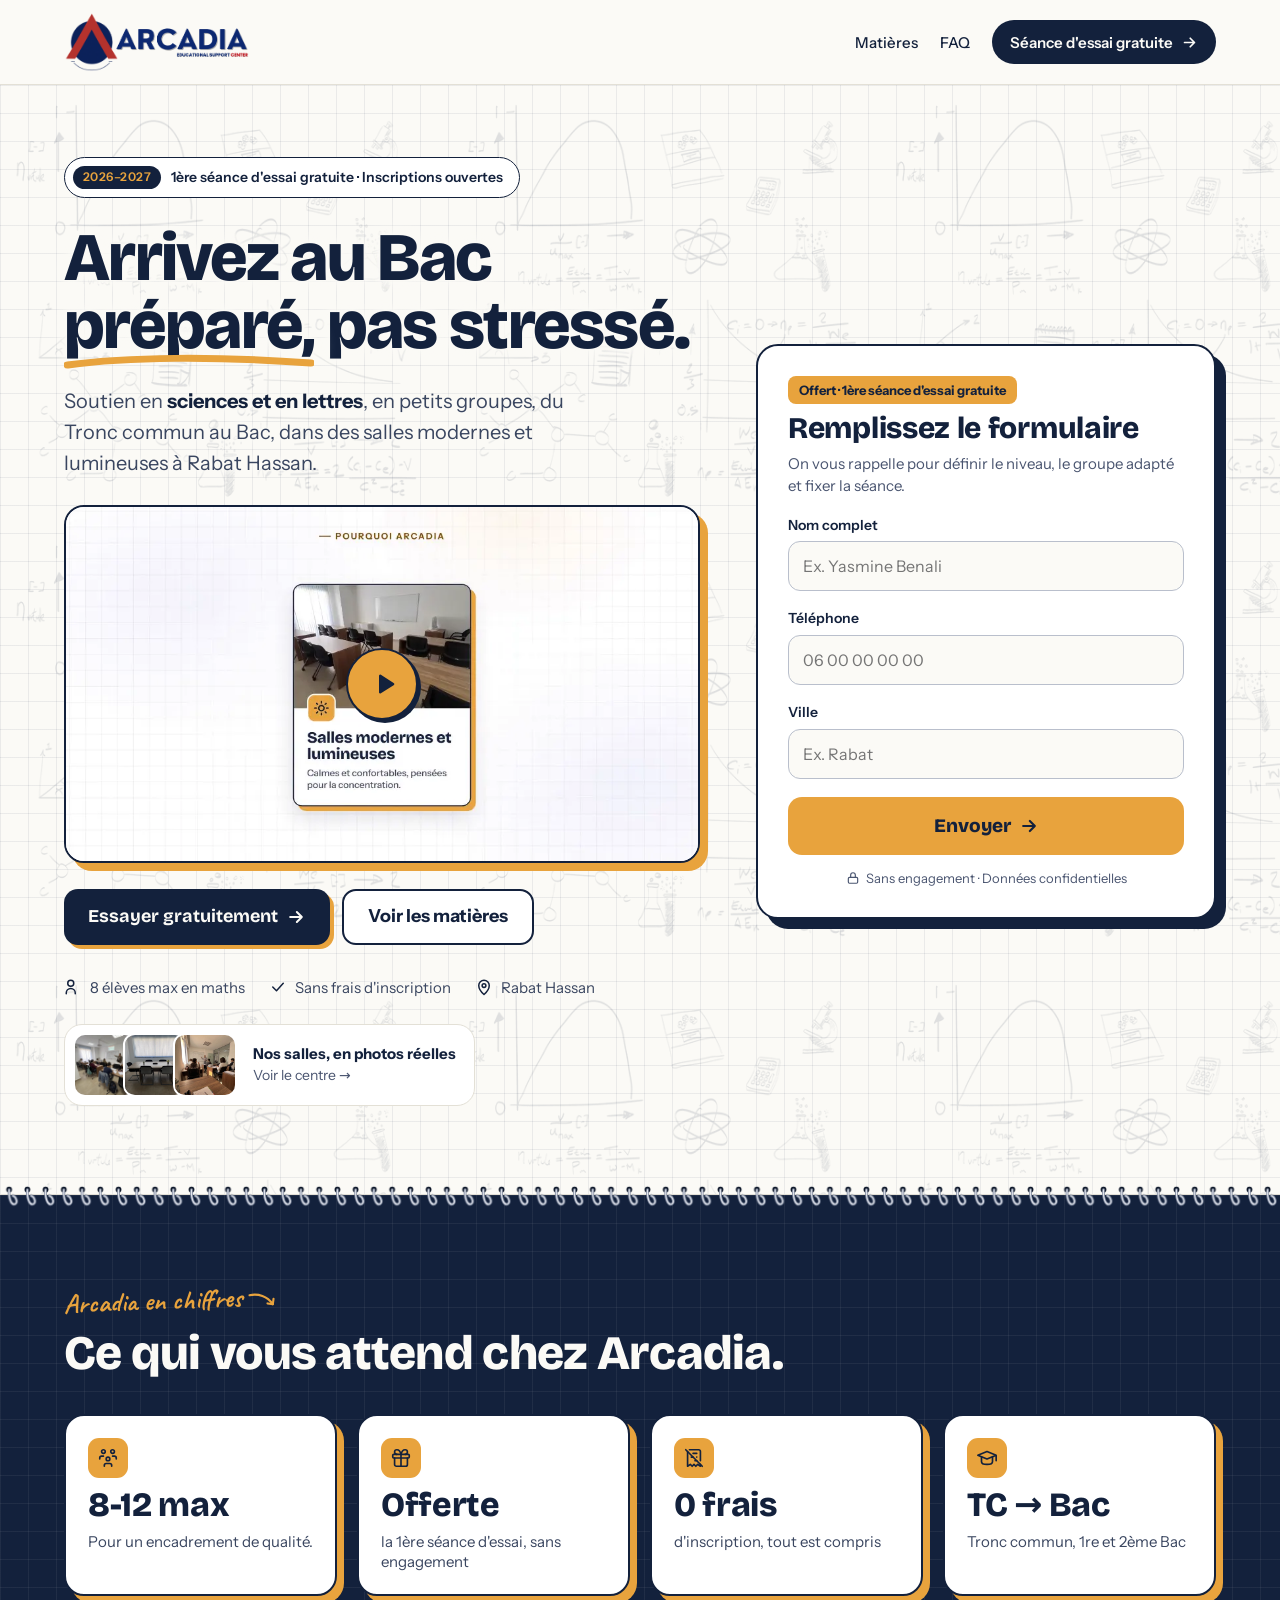
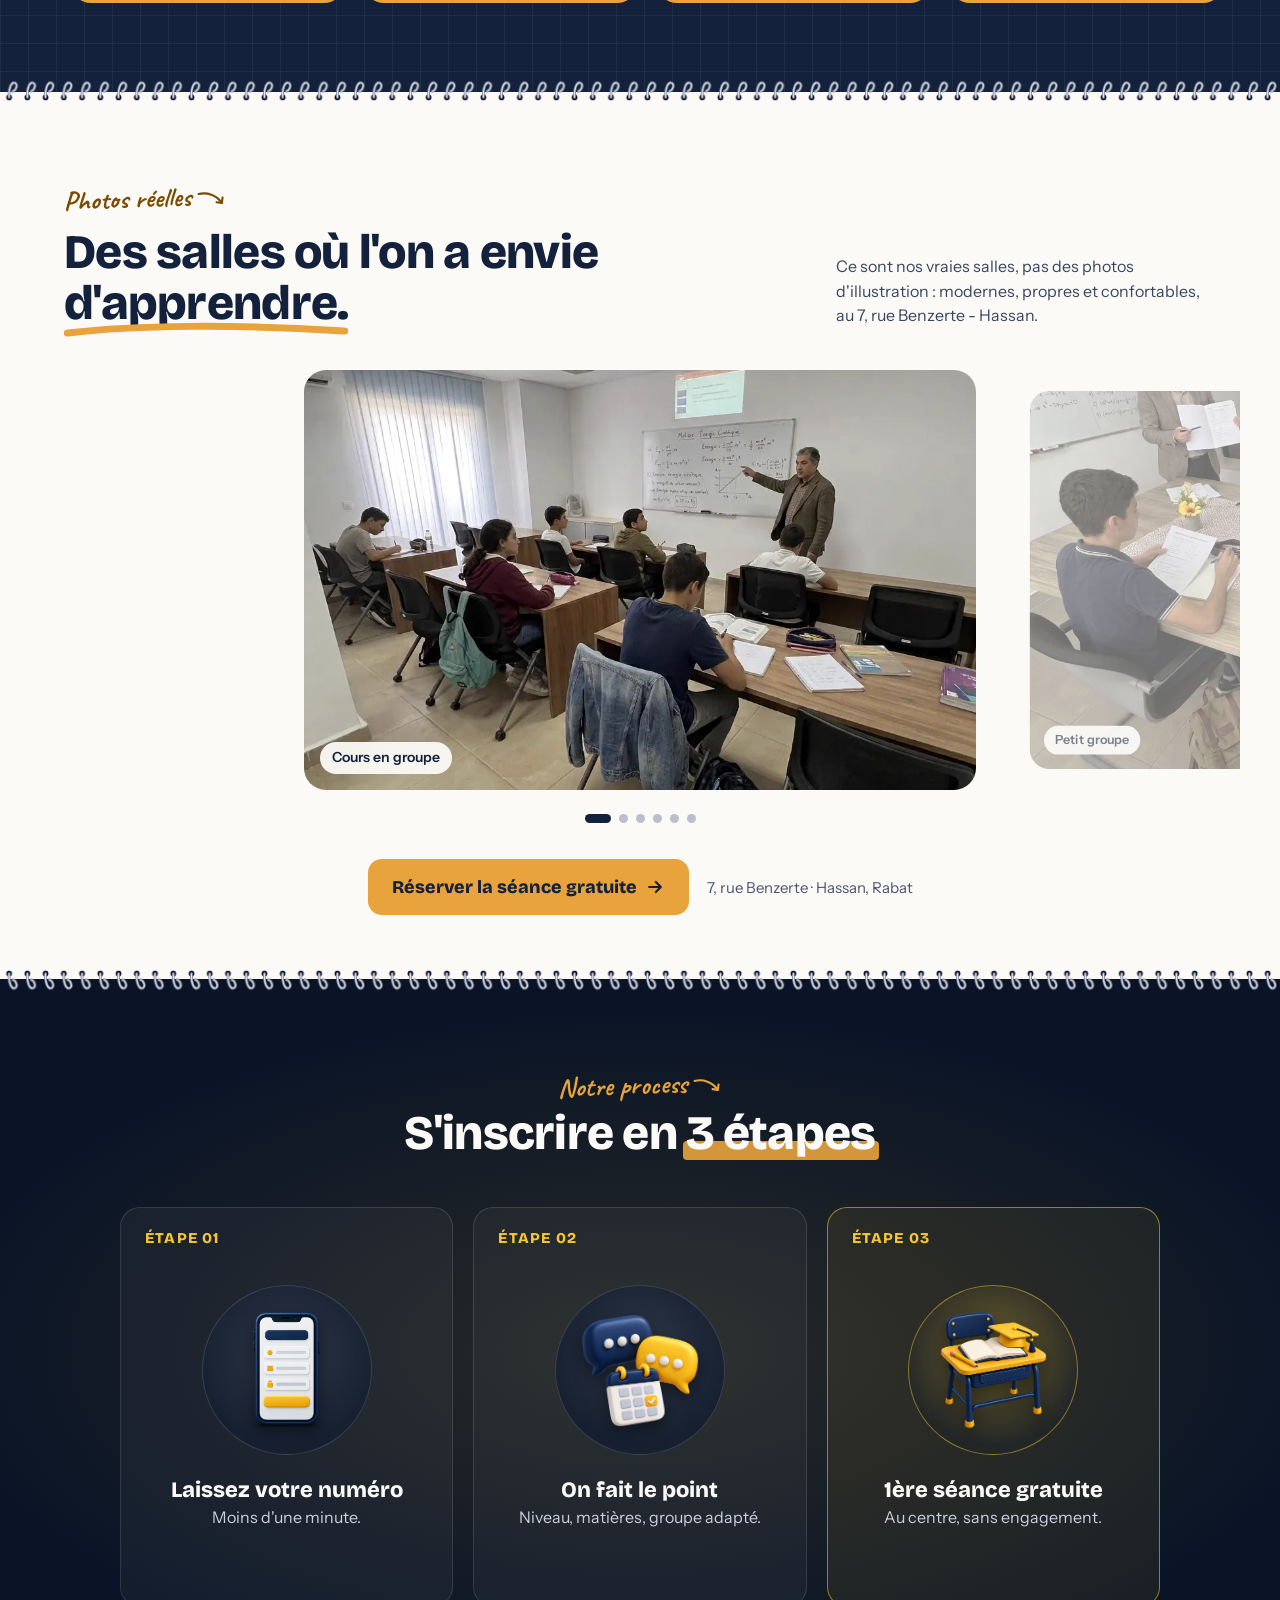
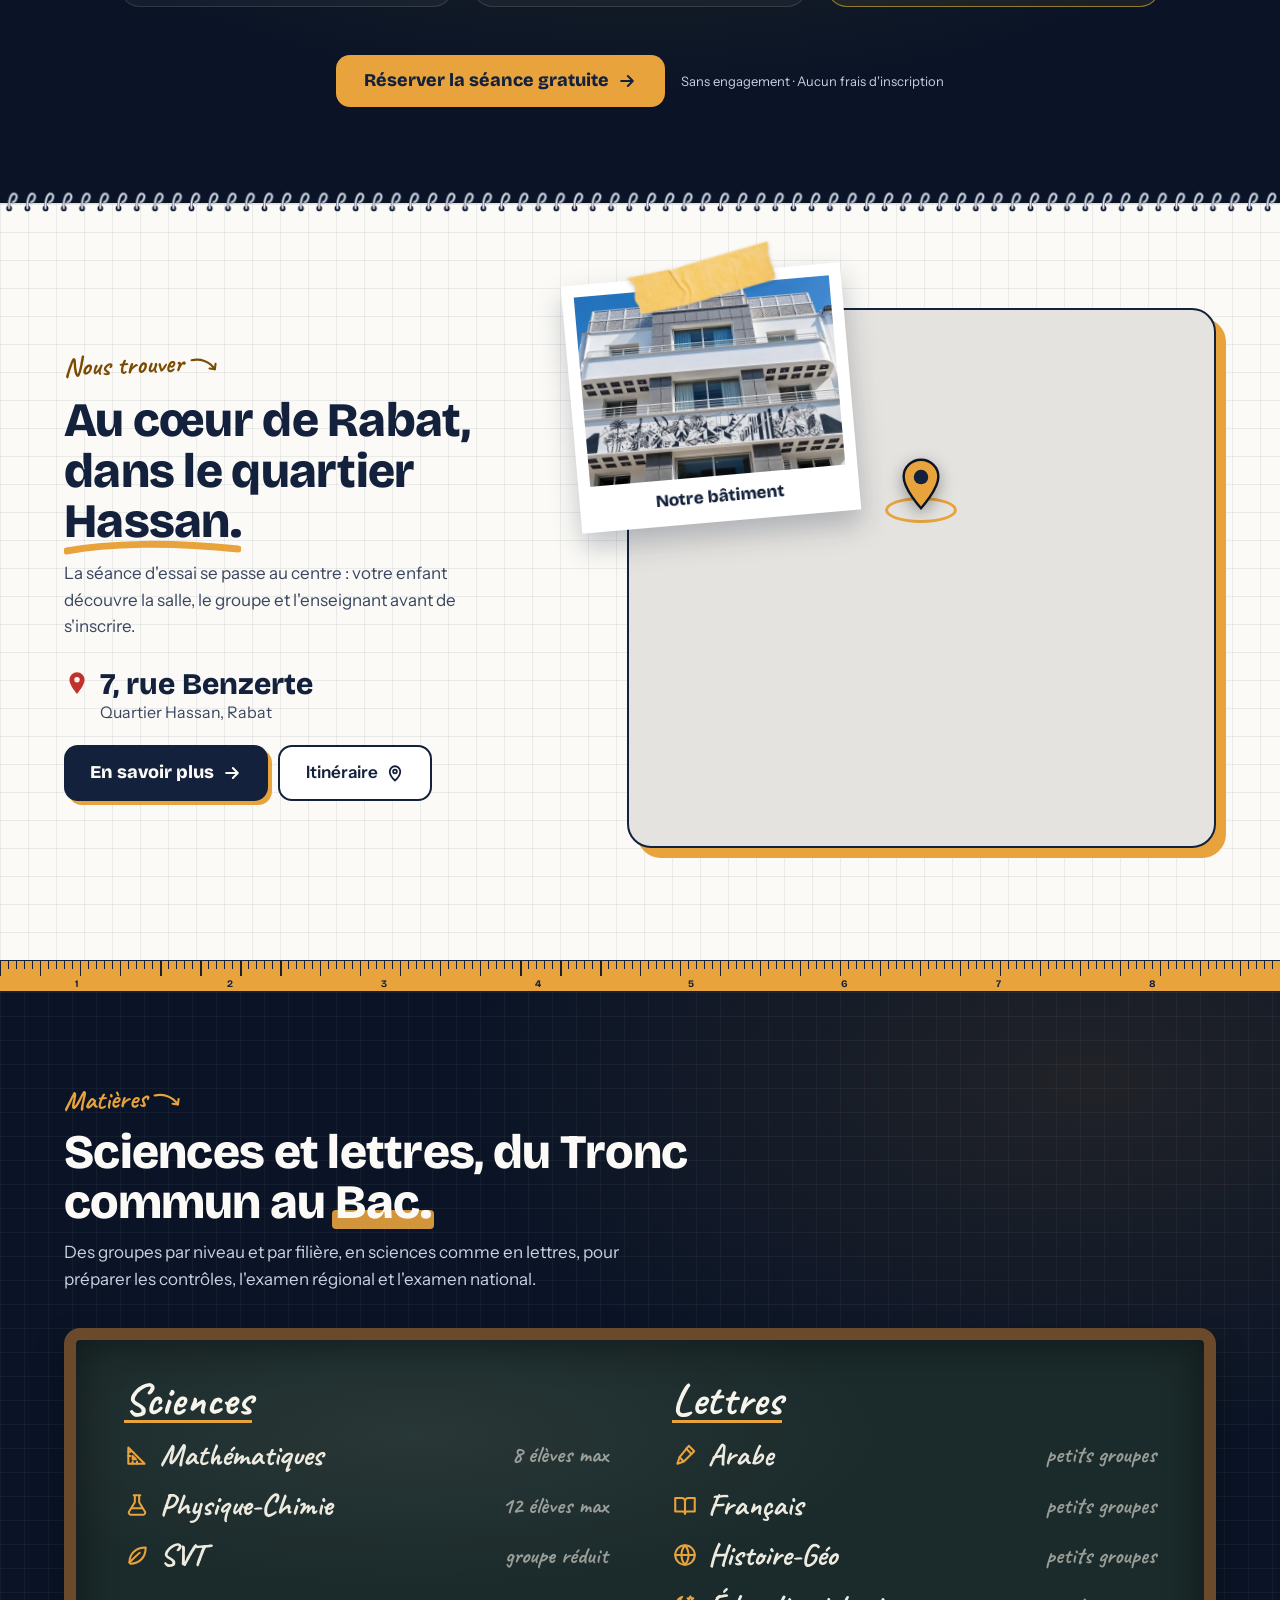
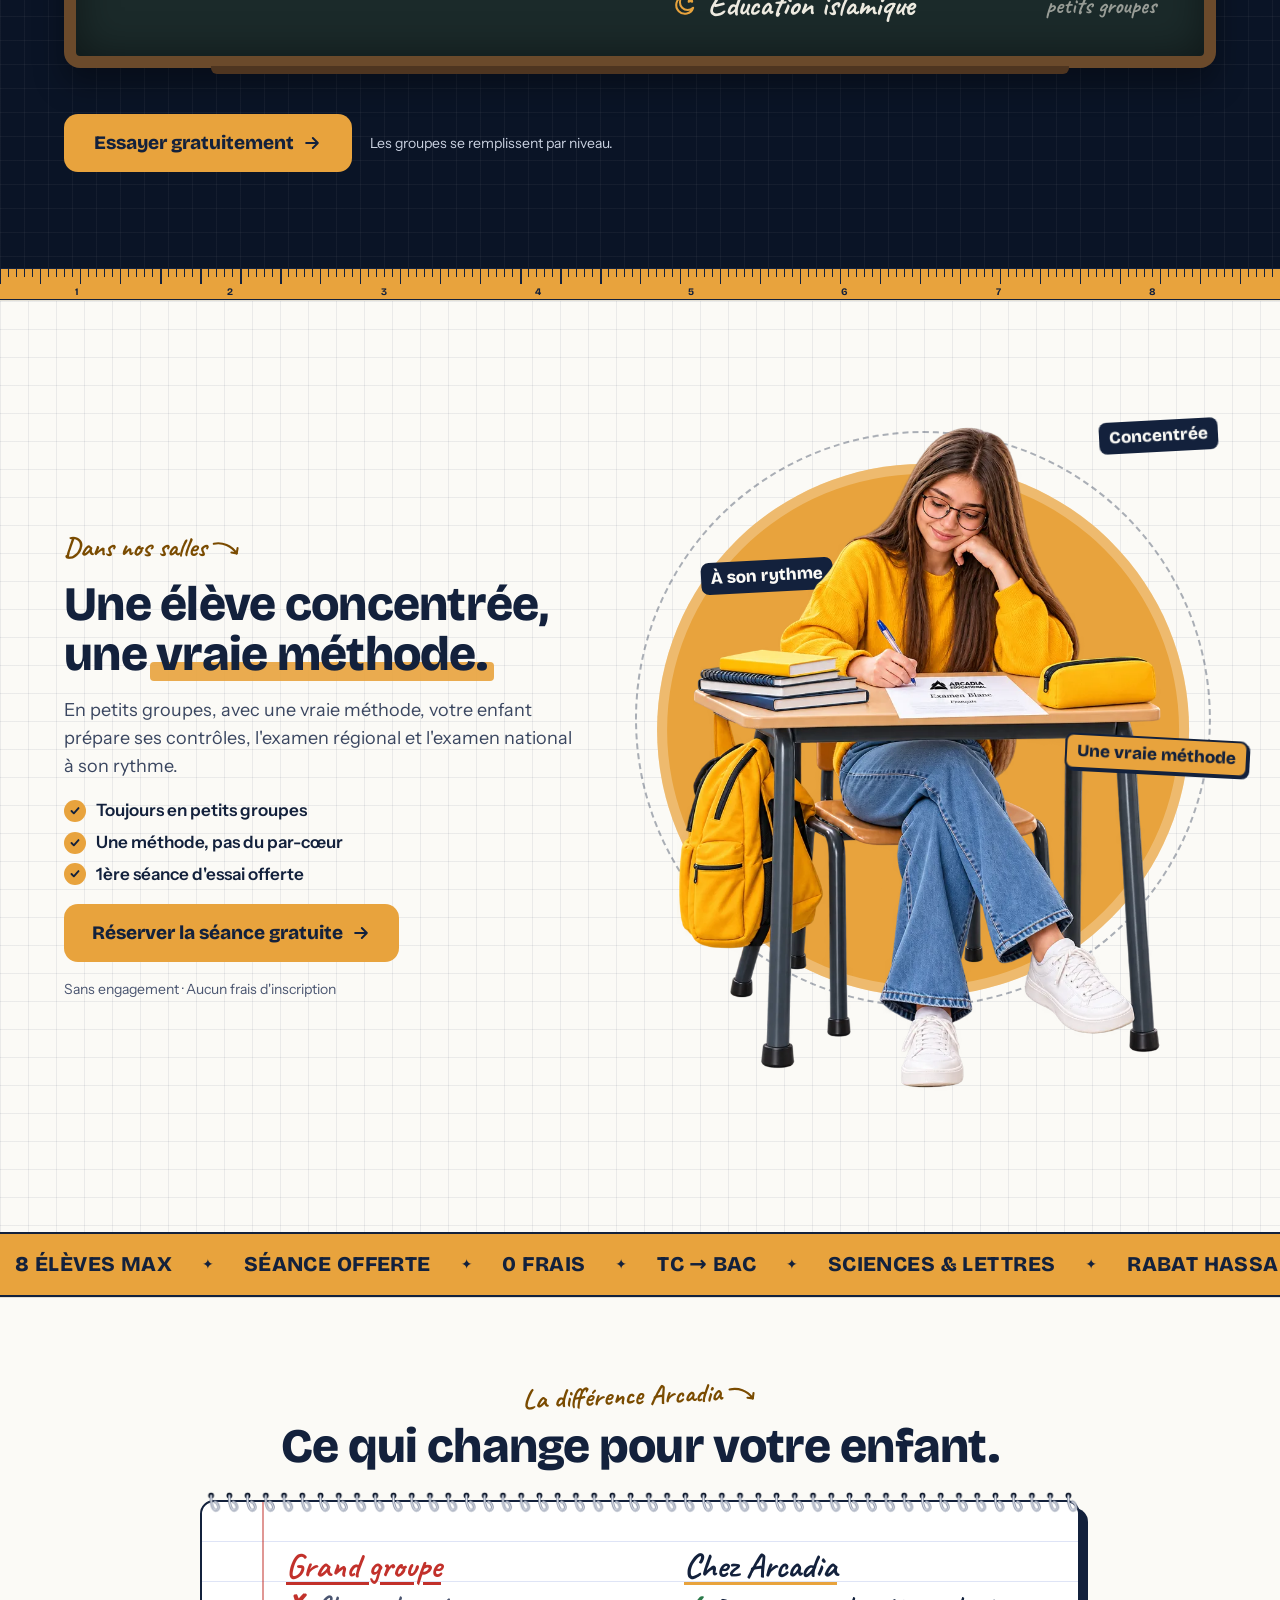
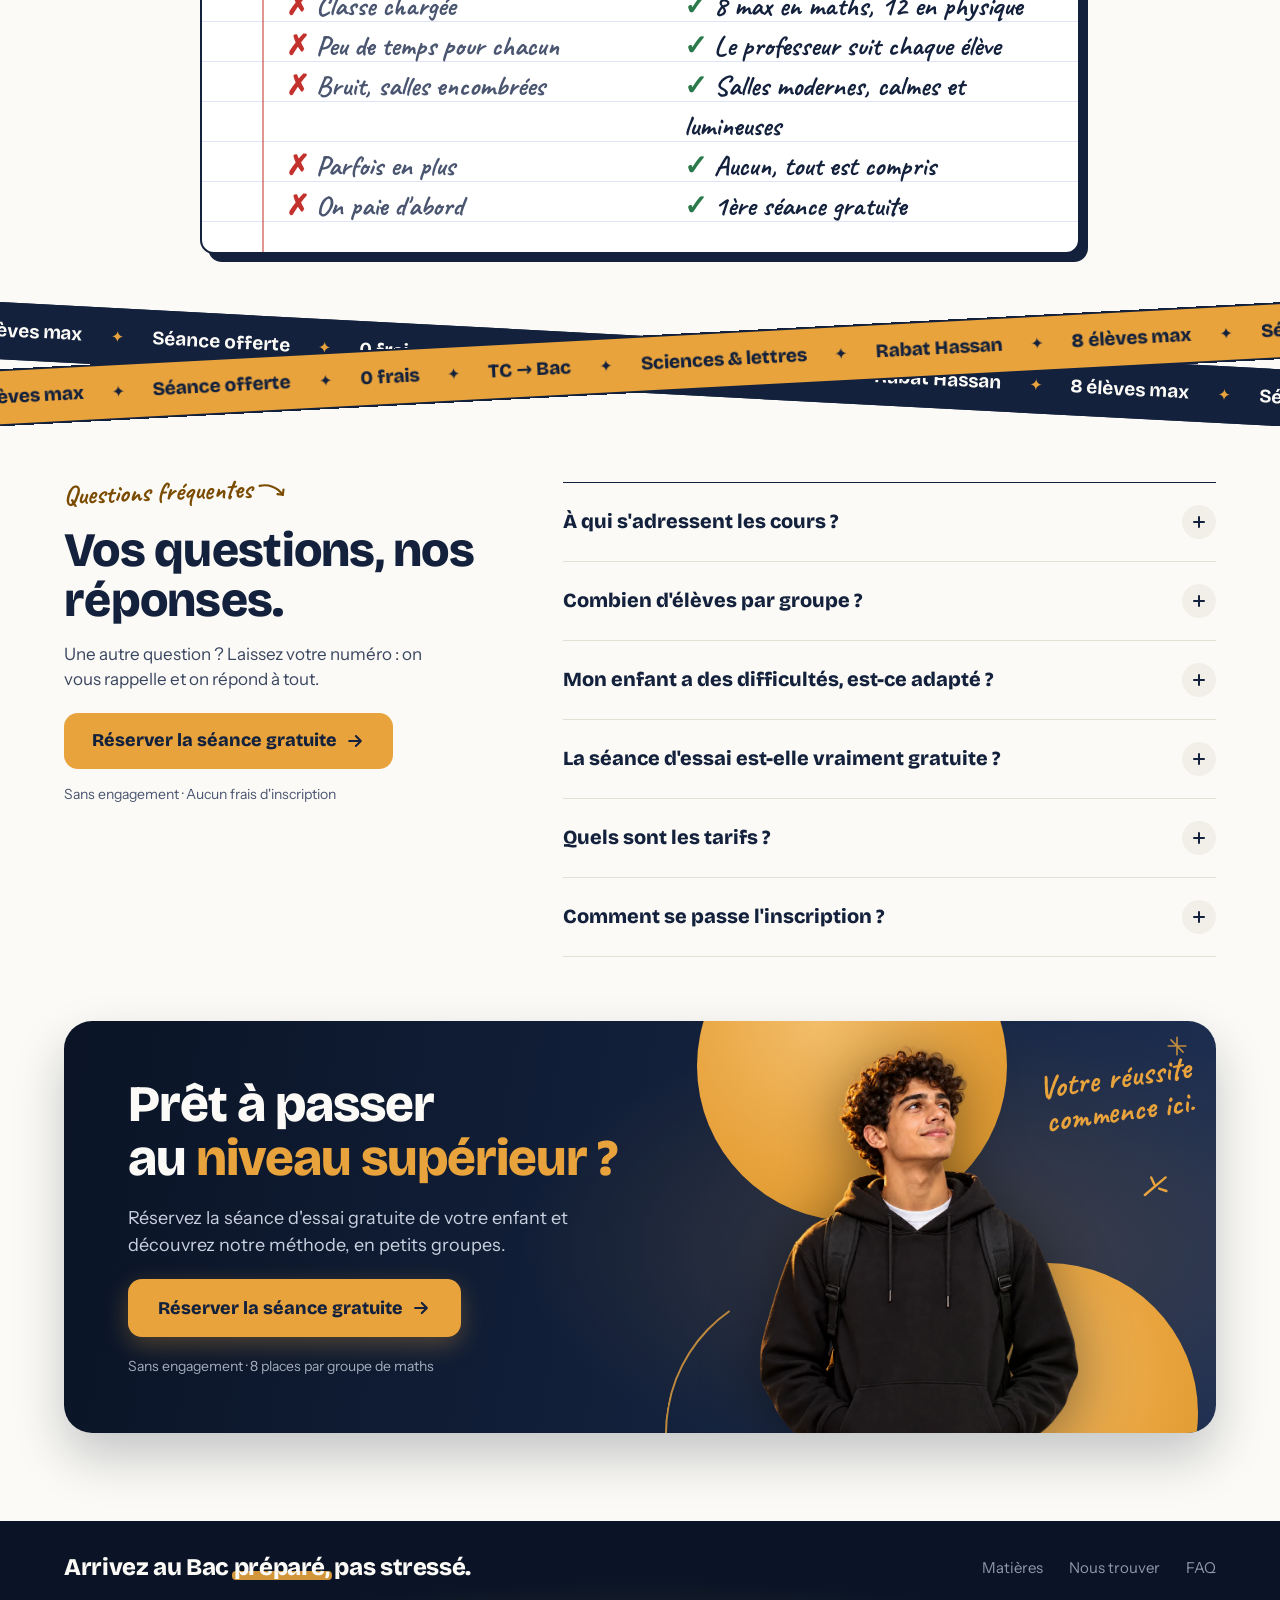
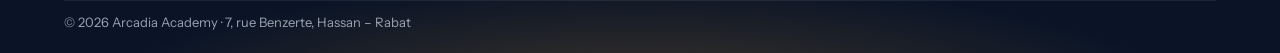
==== commit 11910c0d: "New Meta Pixel, « 1re et 2ème Bac » card, no city suggestions in form - Meta Pixel 1120152330417815 " ====
--- a/index.html
+++ b/index.html
@@ -24,7 +24,7 @@
 </head>
 <body class="has-sticky">
 <!-- Meta Pixel (sans JavaScript) — le pixel JS est chargé par assets/tracking.js -->
-<noscript><img height="1" width="1" style="display:none" alt="" src="https://www.facebook.com/tr?id=1120152330417815&amp;ev=PageView&amp;noscript=1"></noscript>
+<noscript><img height="1" width="1" style="display:none" alt="" src="https://www.facebook.com/tr?id=1651037729770097&amp;ev=PageView&amp;noscript=1"></noscript>
 
 <!-- TOP BAR -->
 <header class="site-header">
@@ -112,8 +112,7 @@
           </div>
           <div class="field">
             <label for="f-ville">Ville</label>
-            <input id="f-ville" name="ville" type="text" autocomplete="address-level2" list="villes" placeholder="Ex. Rabat" required aria-describedby="f-ville-err">
-            <datalist id="villes"><option value="Rabat"><option value="Salé"><option value="Témara"><option value="Skhirat"><option value="Kénitra"></datalist>
+            <input id="f-ville" name="ville" type="text" autocomplete="address-level2" placeholder="Ex. Rabat" required aria-describedby="f-ville-err">
             <span class="field-error" id="f-ville-err" role="alert"></span>
           </div>
 
@@ -214,7 +213,7 @@
       <div class="stat-card"><span class="stat-card-ico"><svg aria-hidden="true" focusable="false"xmlns="http://www.w3.org/2000/svg"width="22"height="22"viewBox="0 0 24 24"fill="none"stroke="currentColor"stroke-width="1.8"stroke-linecap="round"stroke-linejoin="round"><path stroke="none" d="M0 0h24v24H0z" fill="none"/><path d="M10 13a2 2 0 1 0 4 0a2 2 0 0 0 -4 0" /><path d="M8 21v-1a2 2 0 0 1 2 -2h4a2 2 0 0 1 2 2v1" /><path d="M15 5a2 2 0 1 0 4 0a2 2 0 0 0 -4 0" /><path d="M17 10h2a2 2 0 0 1 2 2v1" /><path d="M5 5a2 2 0 1 0 4 0a2 2 0 0 0 -4 0" /><path d="M3 13v-1a2 2 0 0 1 2 -2h2" /></svg></span><strong>8-12 max</strong><small>Pour un encadrement de qualité.</small></div>
       <div class="stat-card"><span class="stat-card-ico"><svg aria-hidden="true" focusable="false"xmlns="http://www.w3.org/2000/svg"width="22"height="22"viewBox="0 0 24 24"fill="none"stroke="currentColor"stroke-width="1.8"stroke-linecap="round"stroke-linejoin="round"><path stroke="none" d="M0 0h24v24H0z" fill="none"/><path d="M3 8m0 1a1 1 0 0 1 1 -1h16a1 1 0 0 1 1 1v2a1 1 0 0 1 -1 1h-16a1 1 0 0 1 -1 -1z" /><path d="M12 8l0 13" /><path d="M19 12v7a2 2 0 0 1 -2 2h-10a2 2 0 0 1 -2 -2v-7" /><path d="M7.5 8a2.5 2.5 0 0 1 0 -5a4.8 8 0 0 1 4.5 5a4.8 8 0 0 1 4.5 -5a2.5 2.5 0 0 1 0 5" /></svg></span><strong>Offerte</strong><small>la 1ère séance d'essai, sans engagement</small></div>
       <div class="stat-card"><span class="stat-card-ico"><svg aria-hidden="true" focusable="false"xmlns="http://www.w3.org/2000/svg"width="22"height="22"viewBox="0 0 24 24"fill="none"stroke="currentColor"stroke-width="1.8"stroke-linecap="round"stroke-linejoin="round"><path stroke="none" d="M0 0h24v24H0z" fill="none"/><path d="M5 21v-16m2 -2h10a2 2 0 0 1 2 2v10m0 4.01v1.99l-3 -2l-2 2l-2 -2l-2 2l-2 -2l-3 2" /><path d="M11 7l4 0" /><path d="M9 11l2 0" /><path d="M13 15l2 0" /><path d="M15 11l0 .01" /><path d="M3 3l18 18" /></svg></span><strong>0 frais</strong><small>d'inscription, tout est compris</small></div>
-      <div class="stat-card"><span class="stat-card-ico"><svg aria-hidden="true" focusable="false"xmlns="http://www.w3.org/2000/svg"width="22"height="22"viewBox="0 0 24 24"fill="none"stroke="currentColor"stroke-width="1.8"stroke-linecap="round"stroke-linejoin="round"><path stroke="none" d="M0 0h24v24H0z" fill="none"/><path d="M22 9l-10 -4l-10 4l10 4l10 -4v6" /><path d="M6 10.6v5.4a6 3 0 0 0 12 0v-5.4" /></svg></span><strong>TC → Bac</strong><small>Tronc commun, 1re et 2e Bac</small></div>
+      <div class="stat-card"><span class="stat-card-ico"><svg aria-hidden="true" focusable="false"xmlns="http://www.w3.org/2000/svg"width="22"height="22"viewBox="0 0 24 24"fill="none"stroke="currentColor"stroke-width="1.8"stroke-linecap="round"stroke-linejoin="round"><path stroke="none" d="M0 0h24v24H0z" fill="none"/><path d="M22 9l-10 -4l-10 4l10 4l10 -4v6" /><path d="M6 10.6v5.4a6 3 0 0 0 12 0v-5.4" /></svg></span><strong>TC → Bac</strong><small>Tronc commun, 1re et 2ème Bac</small></div>
     </div>
   </div>
 </section>
